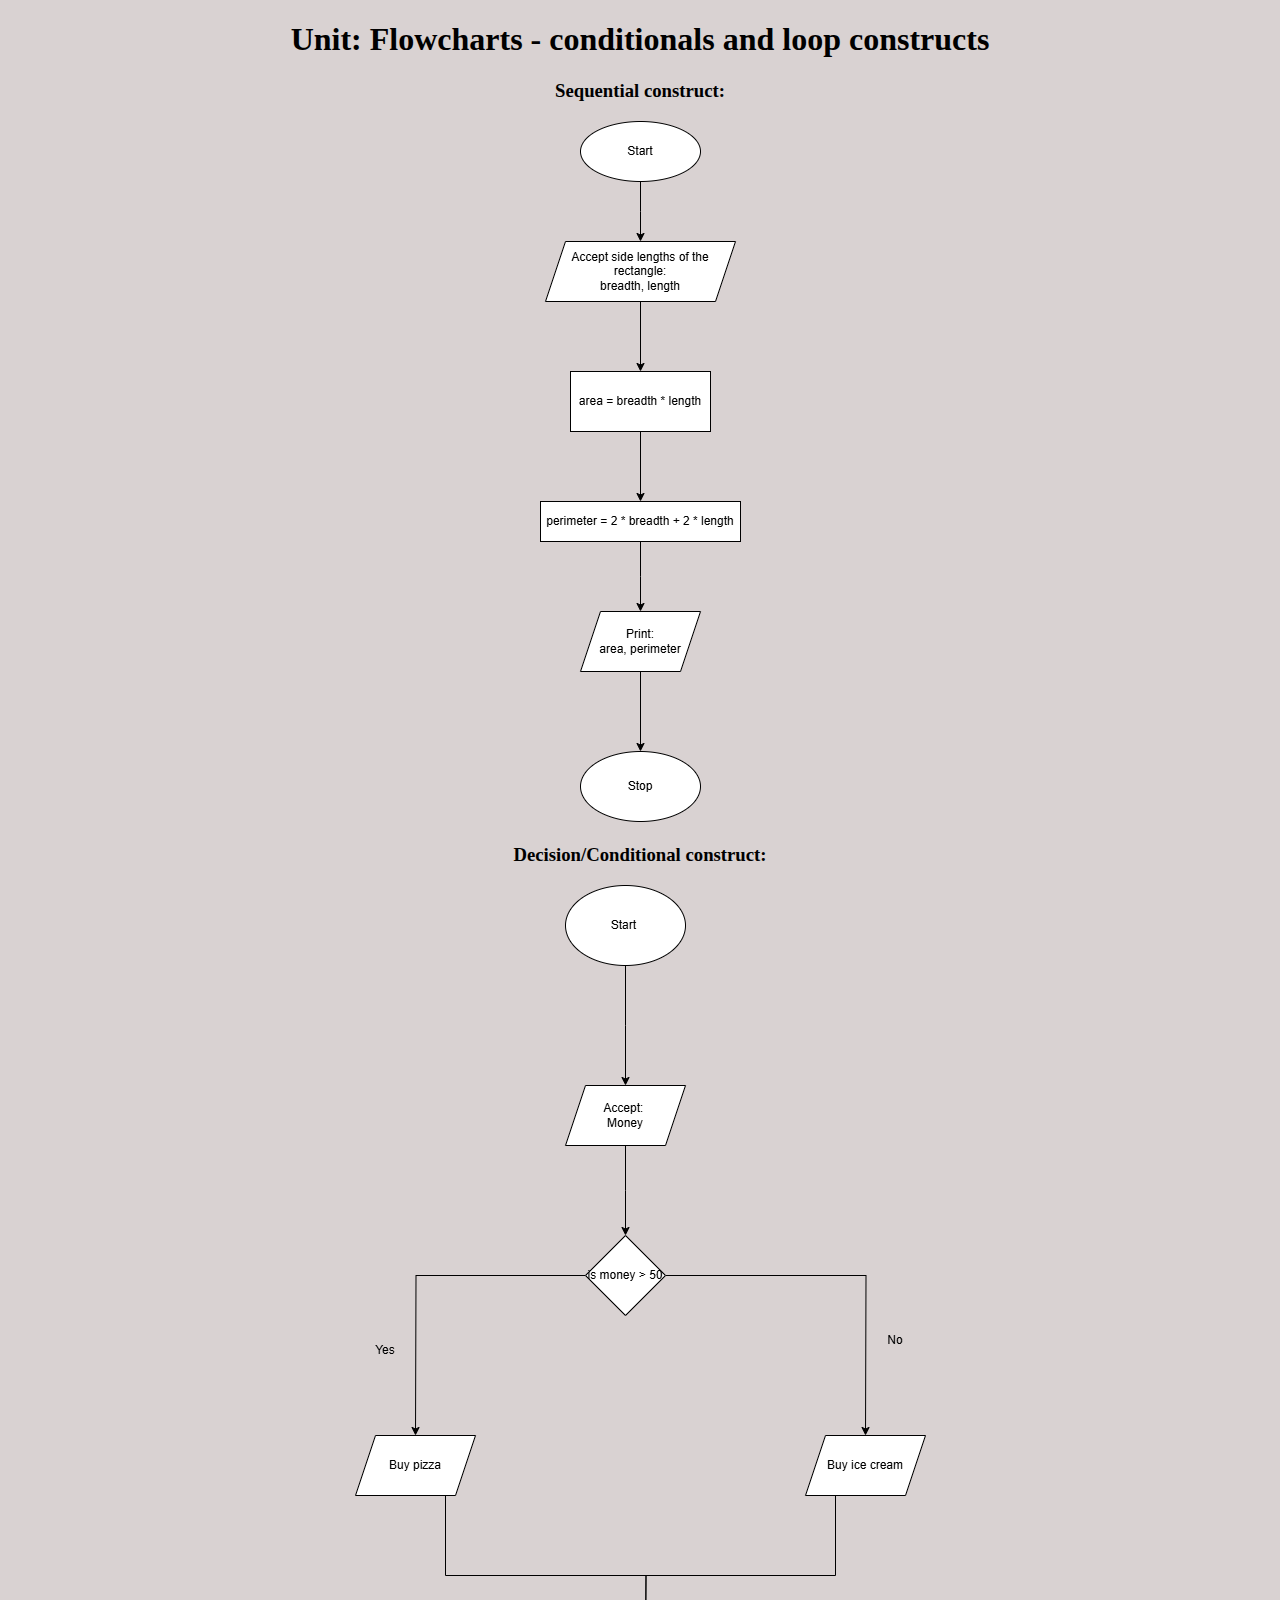
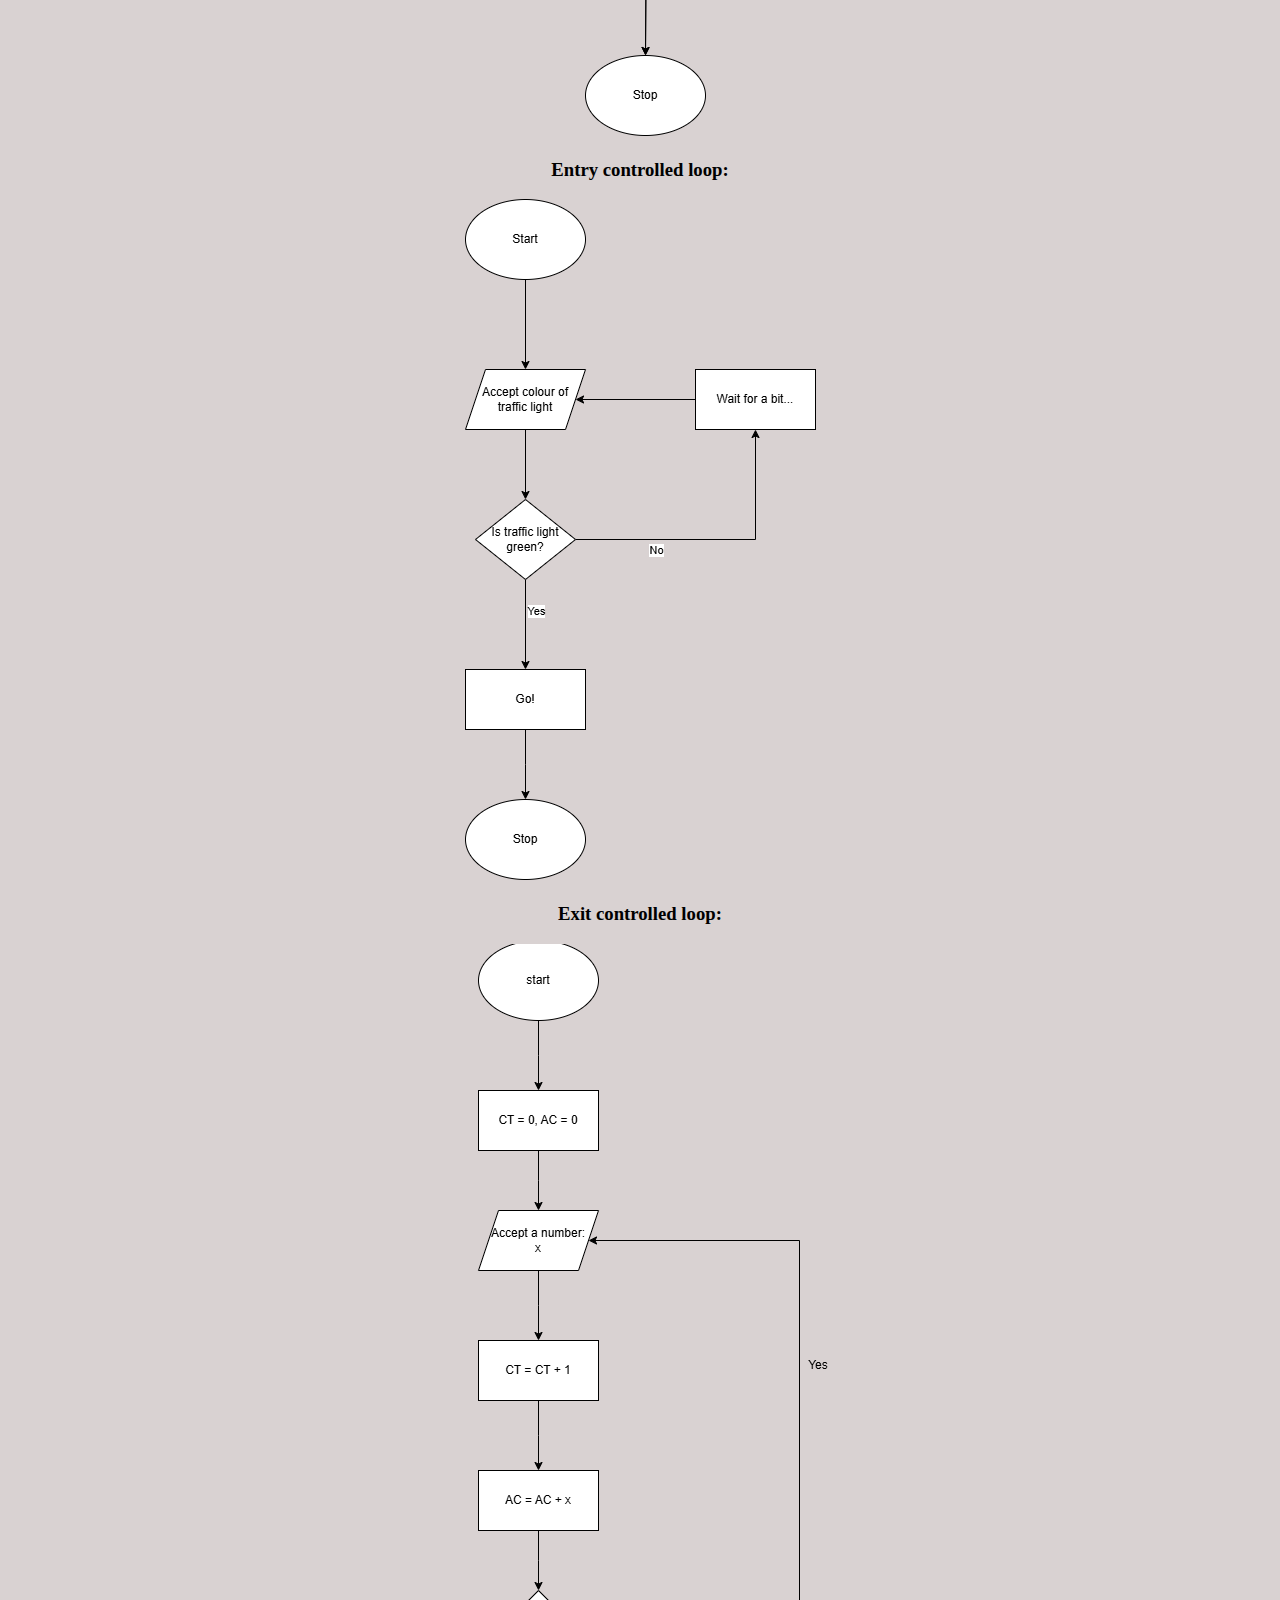
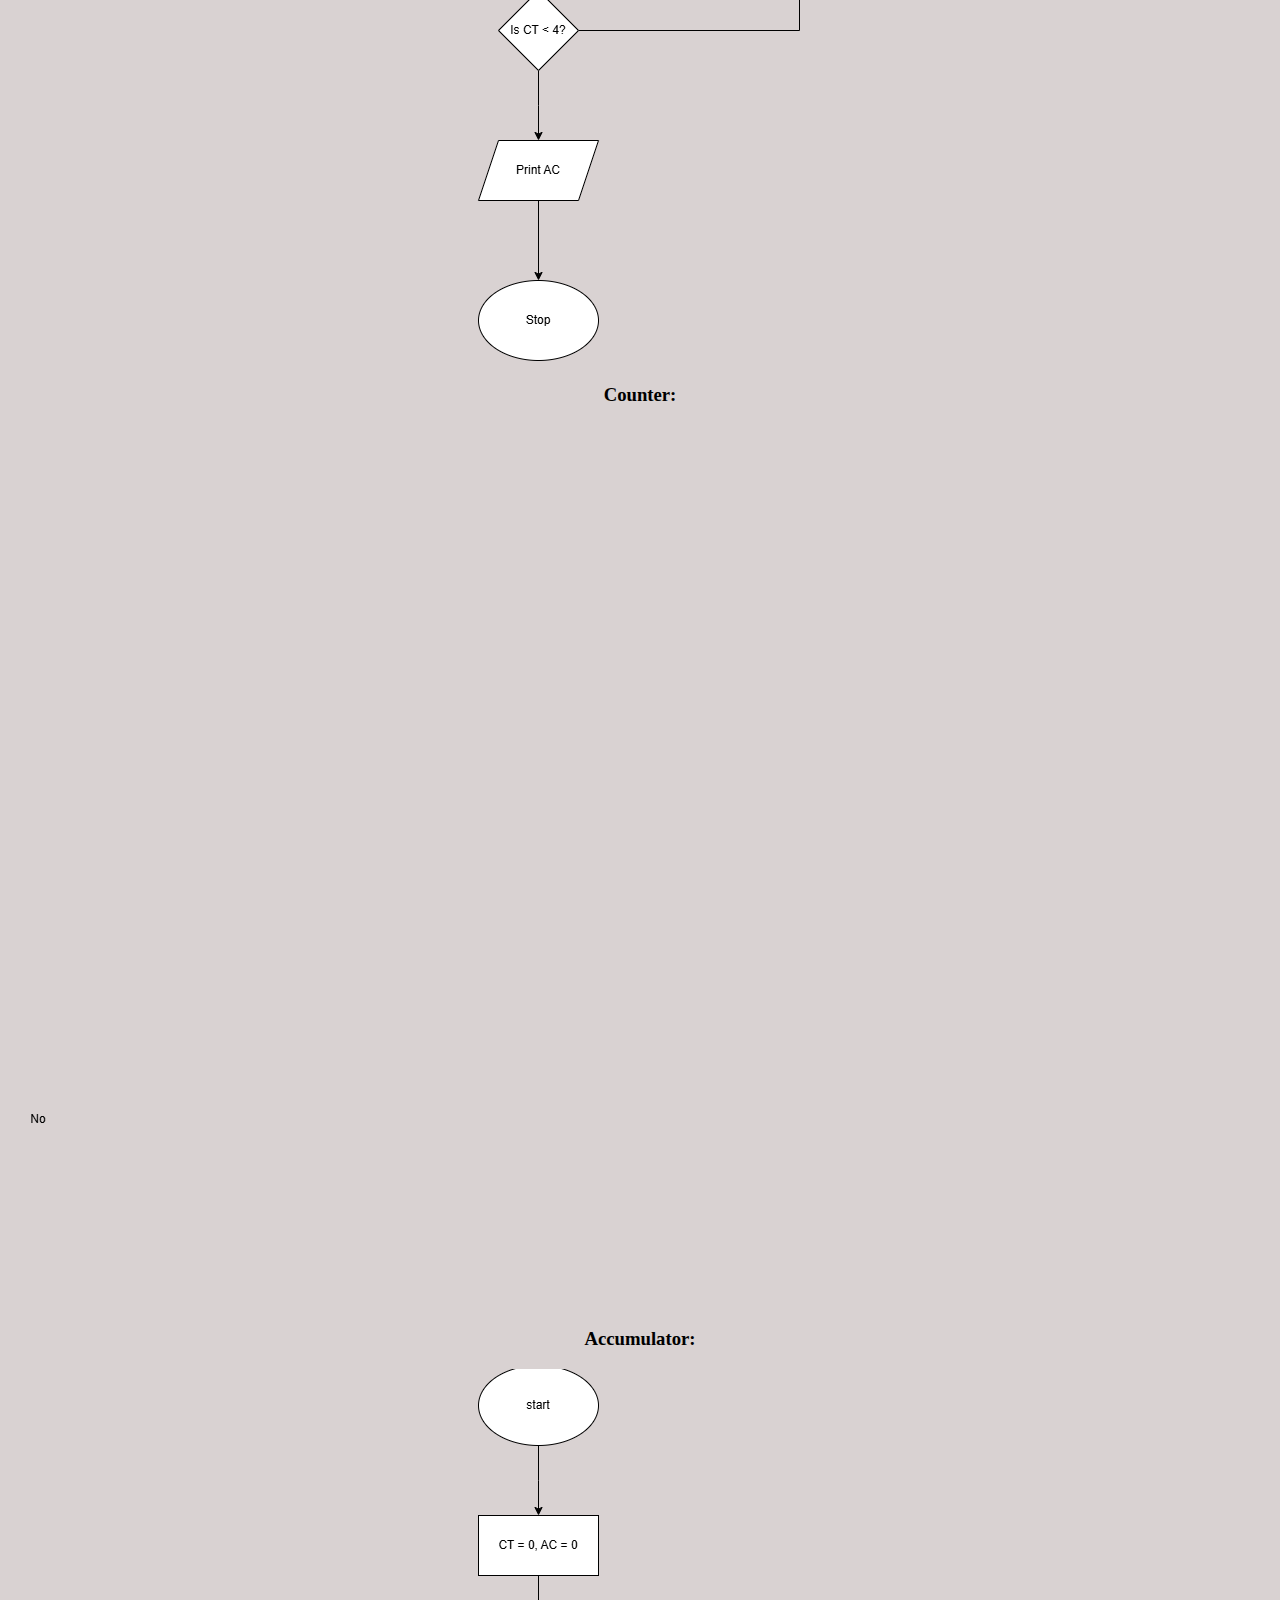
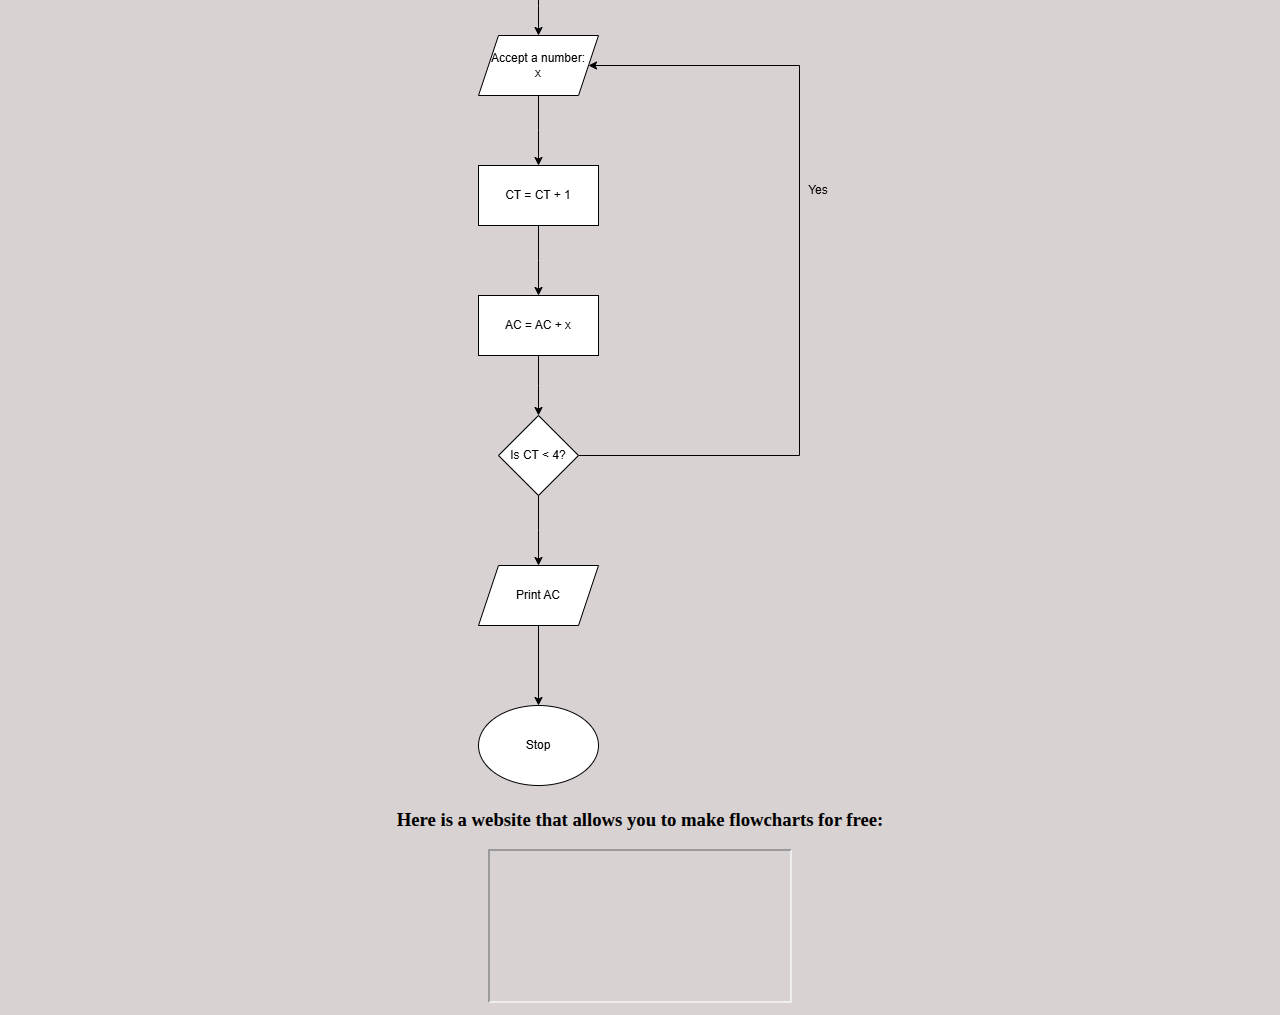
==== flowcharts.html @ f007cac5 "Update flowcharts.html" ====
<!DOCTYPE html>
<html>
    <title>
        Unit: Flowcharts - conditionals and loop constructs
    </title>
    <style>
        html {
           background-color: rgb(217, 210, 210);
           text-align: center;
       }
   </style>
    <h1>
        Unit: Flowcharts - conditionals and loop constructs
    </h1>
   <h3>
       Sequential construct:
   </h3>
   <image src="area&perimeter_of_rectangle.png"></image>
    <h3>
        Decision/Conditional construct:
    </h3>
    <image src="buy ice cream or pizza.drawio.png"></image>
    <h3>
        Entry controlled loop:
    </h3>
    <image src="flowchart1.png"></image>
    <h3>
        Exit controlled loop:
    </h3>
    <image src="theflowchart.png"></image>
    <h3>
        Counter:
    </h3>
    <image src="Untitled Diagram2.drawio (1).png"></image>
    <h3>
        Accumulator:
    </h3>
    <image src="Untitledimg.png"></image>
   <h3>
        Here is a website that allows you to make flowcharts for free:
   </h3>
   <iframe src="https://app.diagrams.net/"></iframe>
</html>
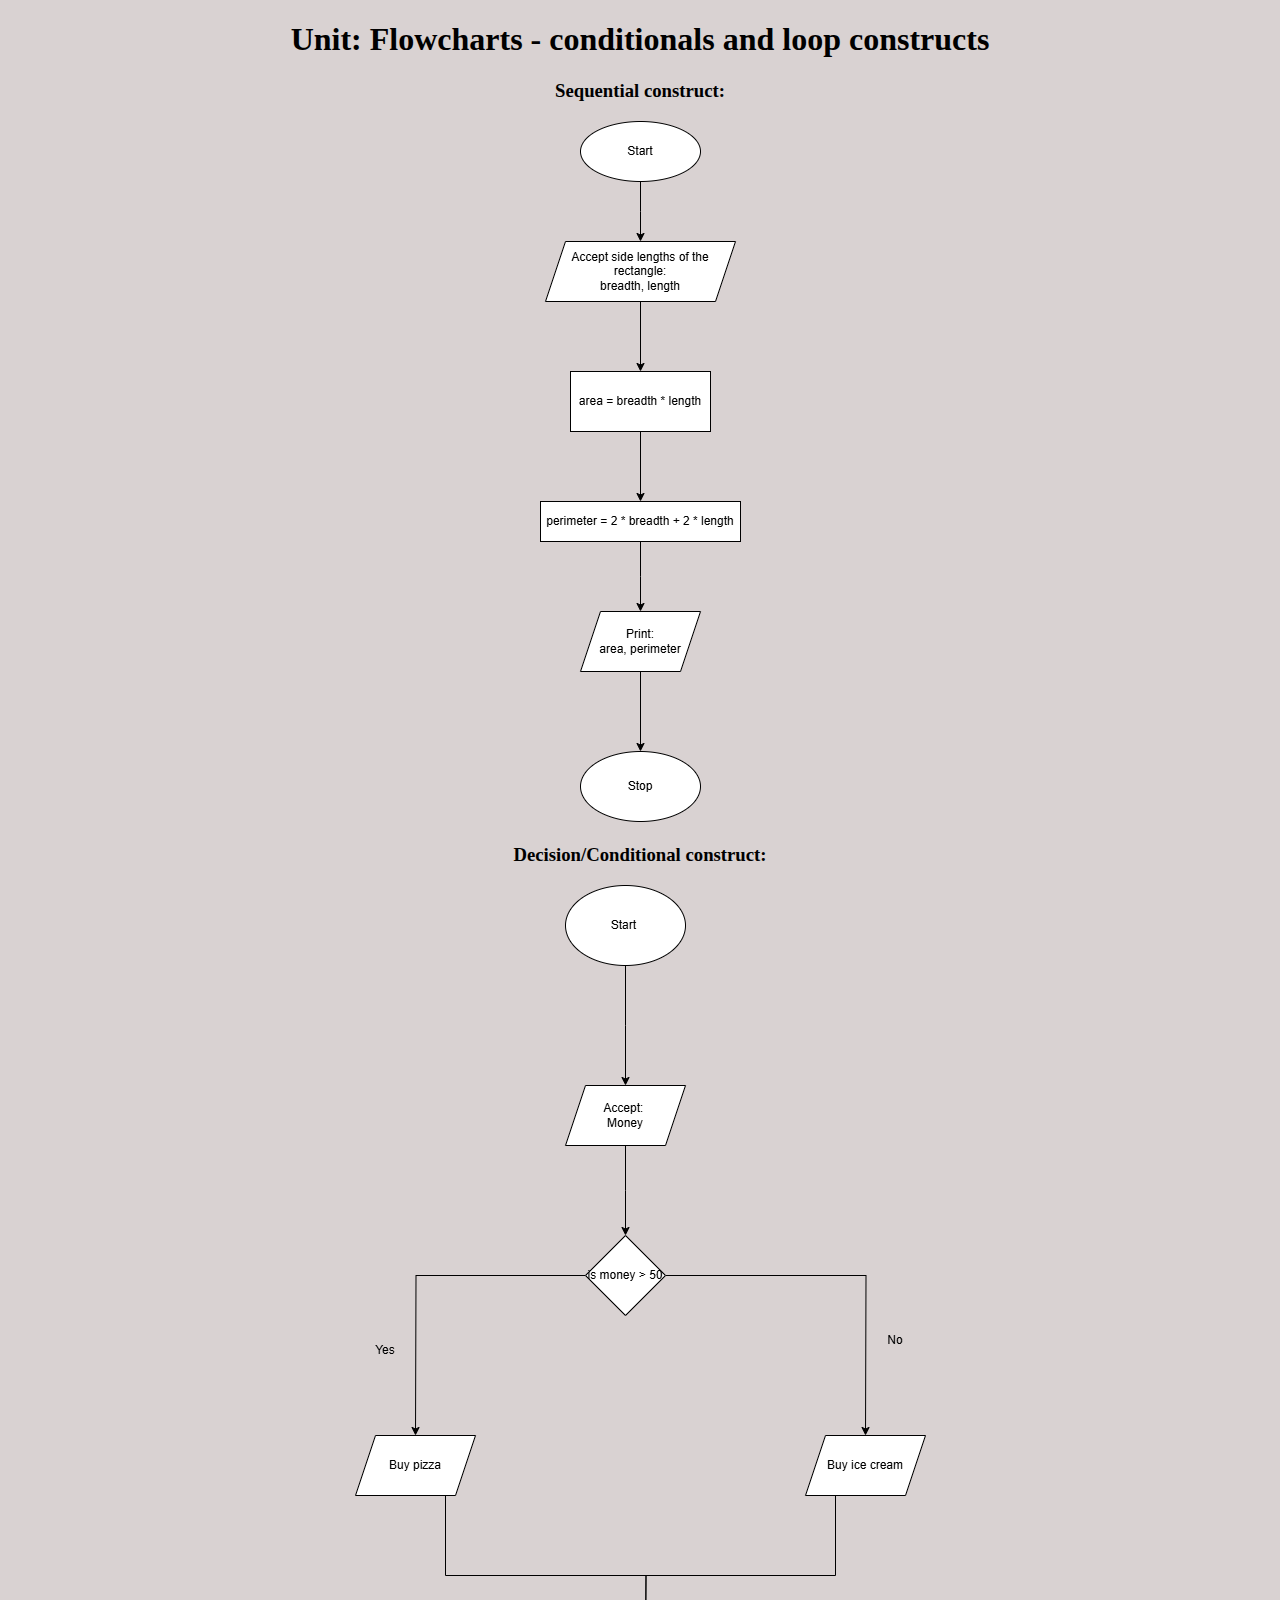
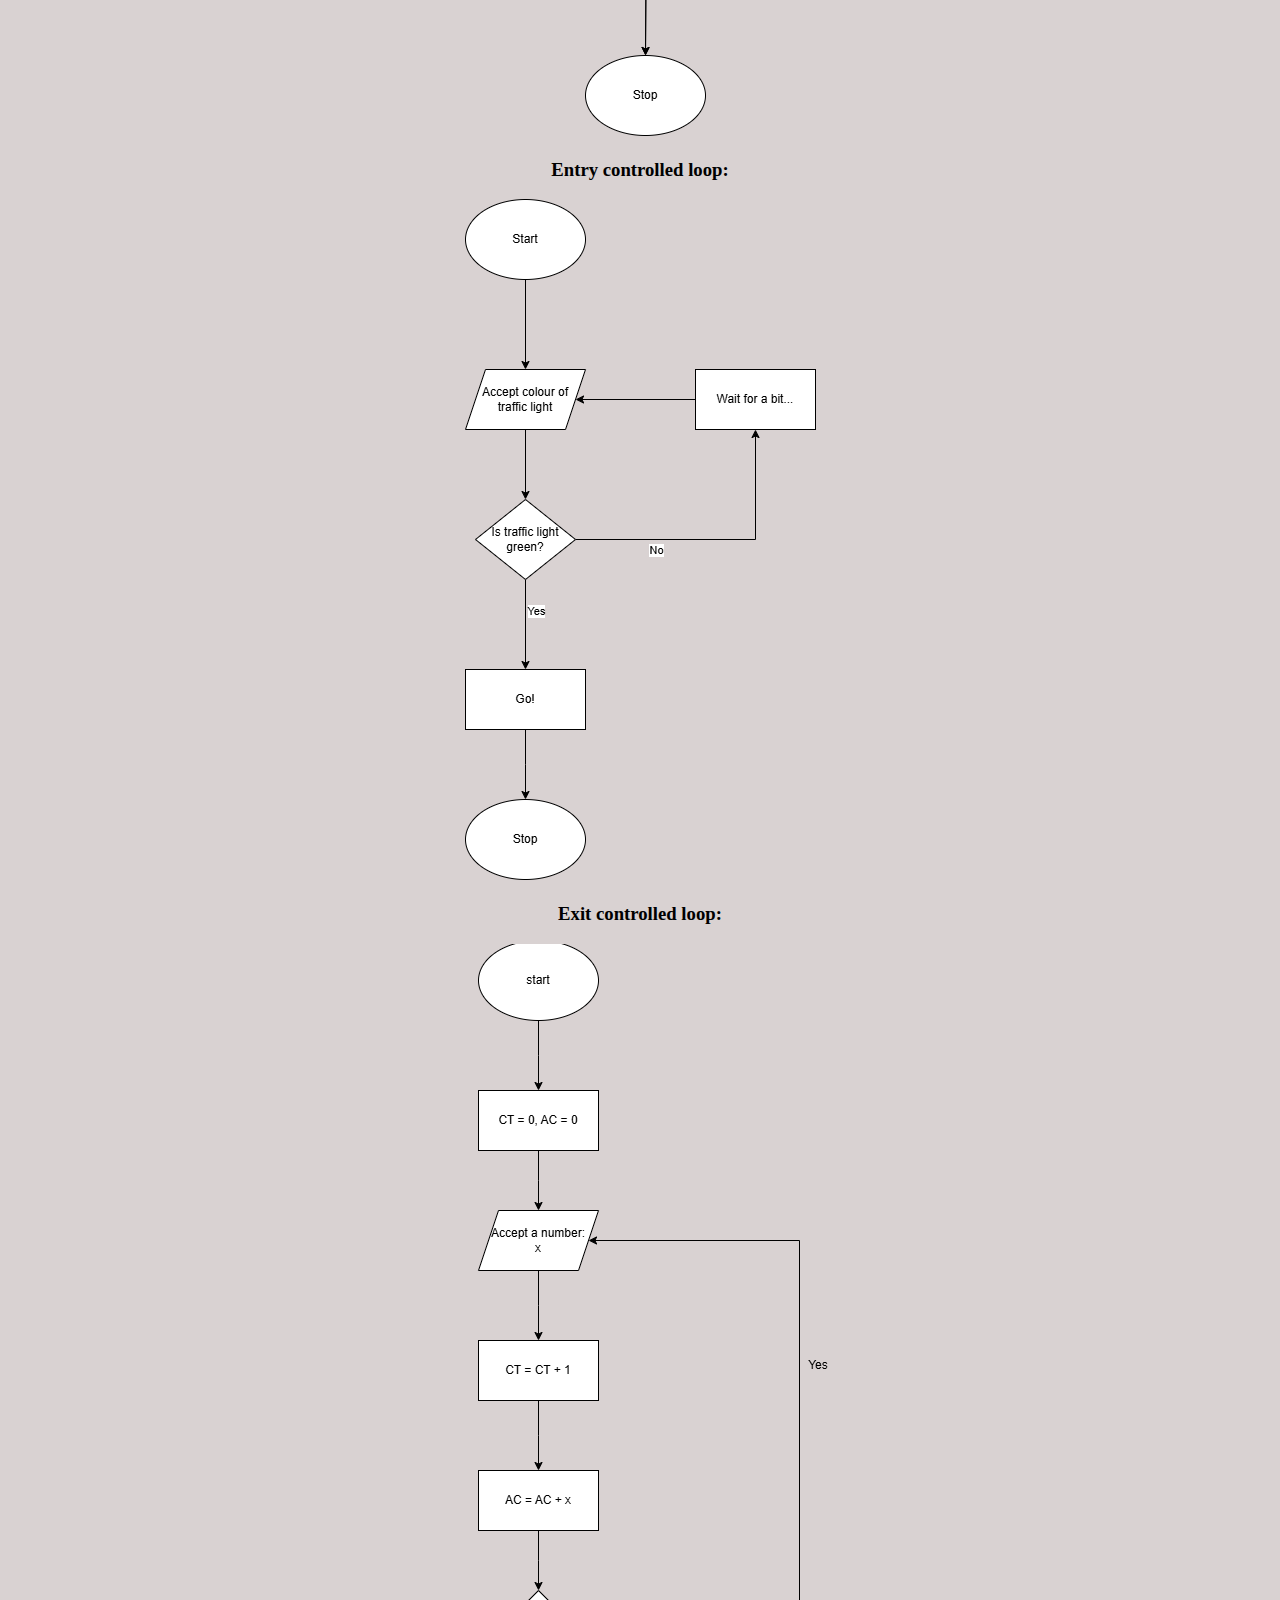
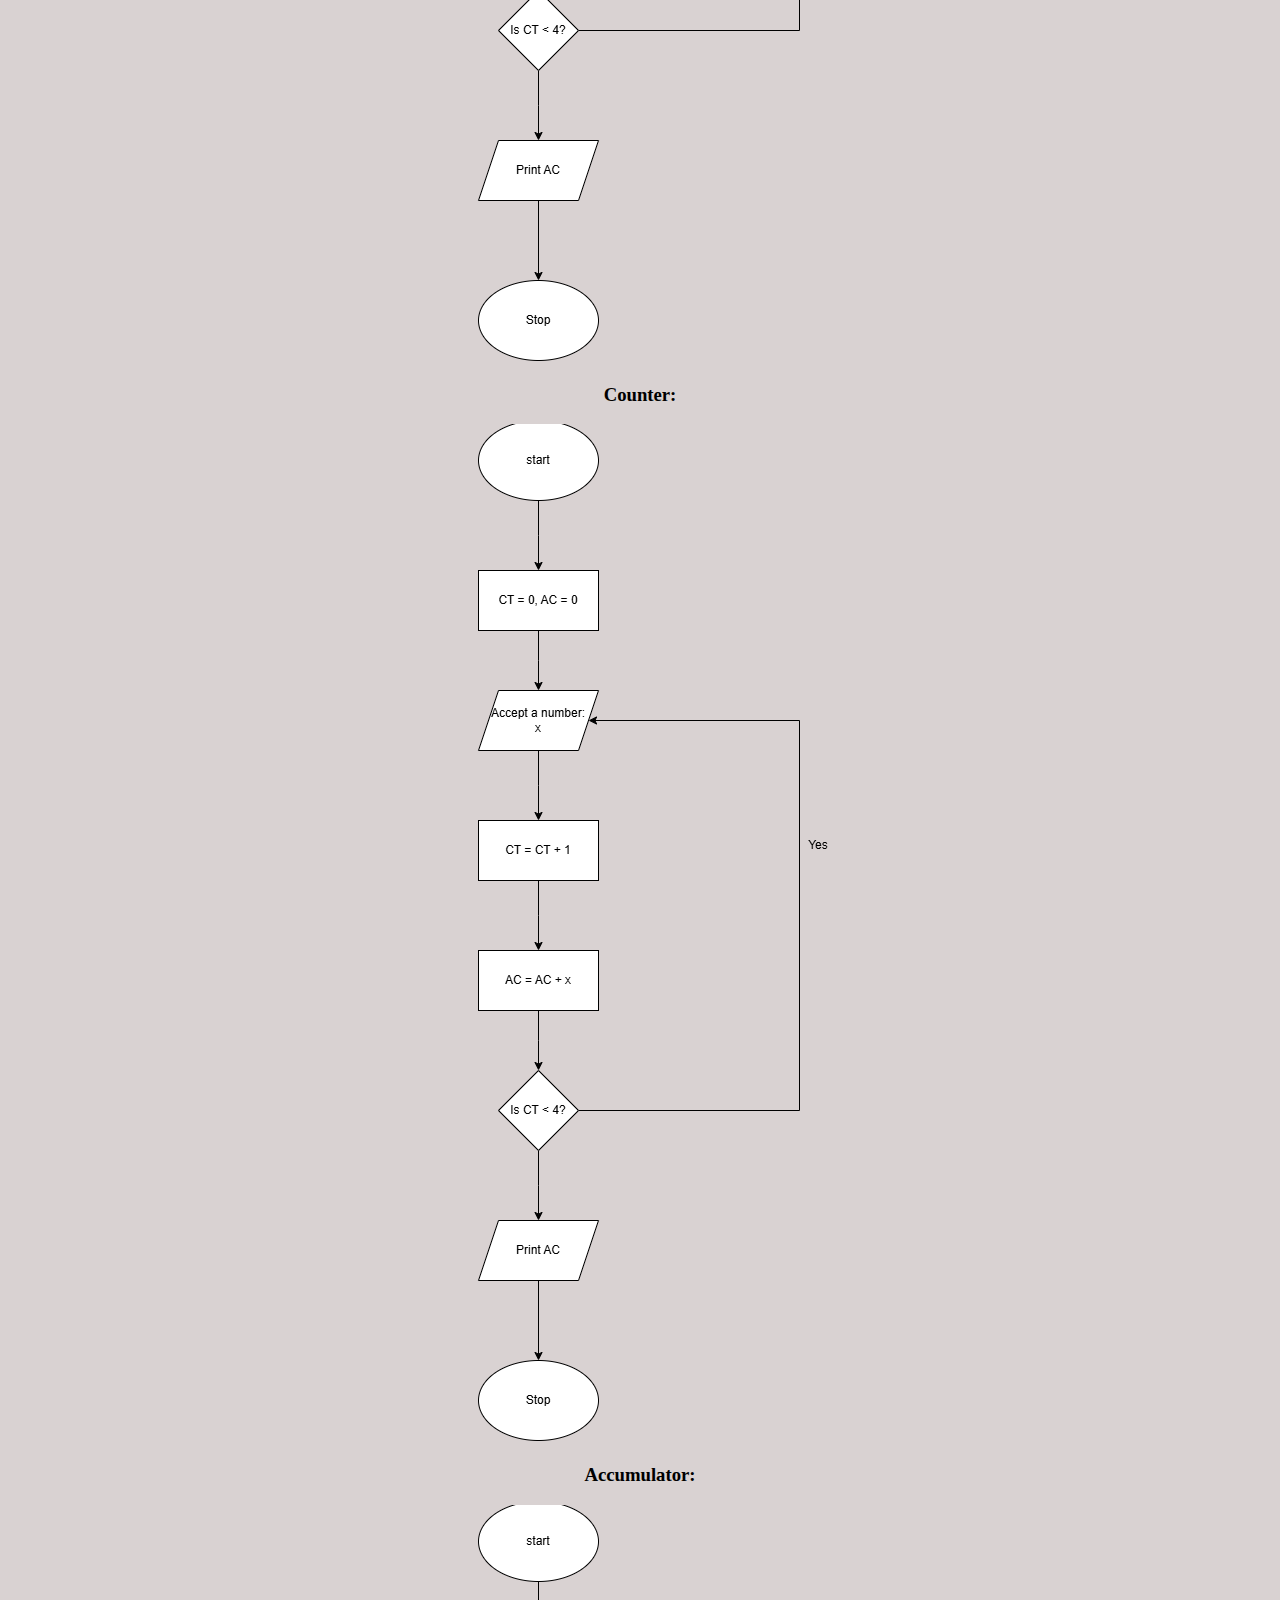
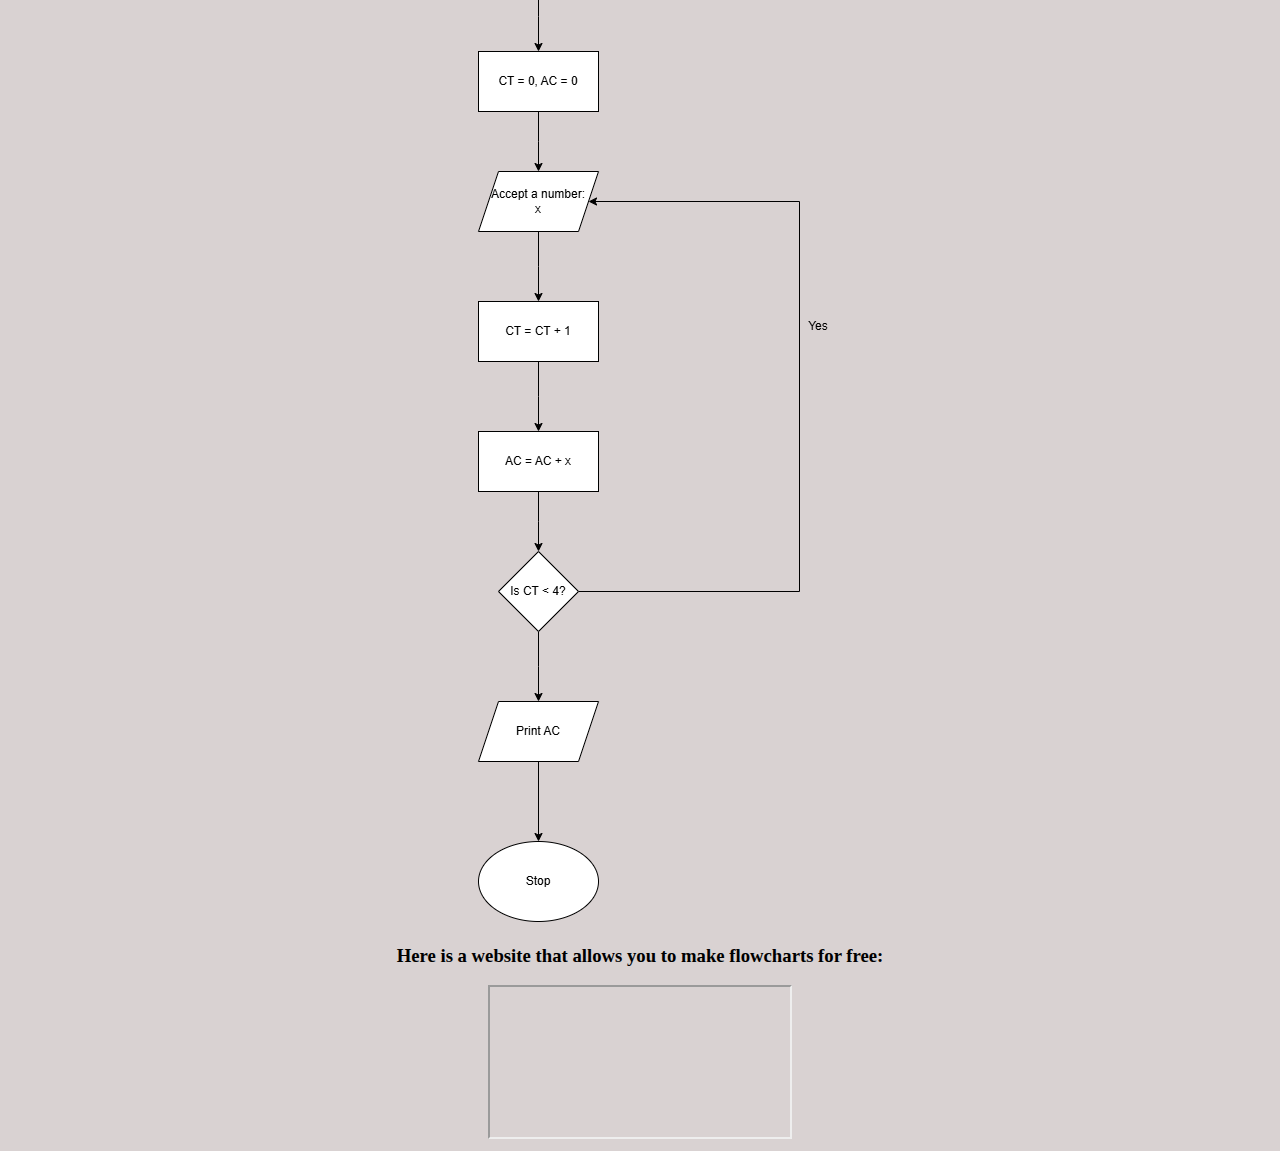
==== commit 748727d3: "Update flowcharts.html" ====
--- a/flowcharts.html
+++ b/flowcharts.html
@@ -31,7 +31,7 @@
     <h3>
         Counter:
     </h3>
-    <image src="Untitled Diagram2.drawio (1).png"></image>
+    <image src="theflowchart.png"></image>
     <h3>
         Accumulator:
     </h3>
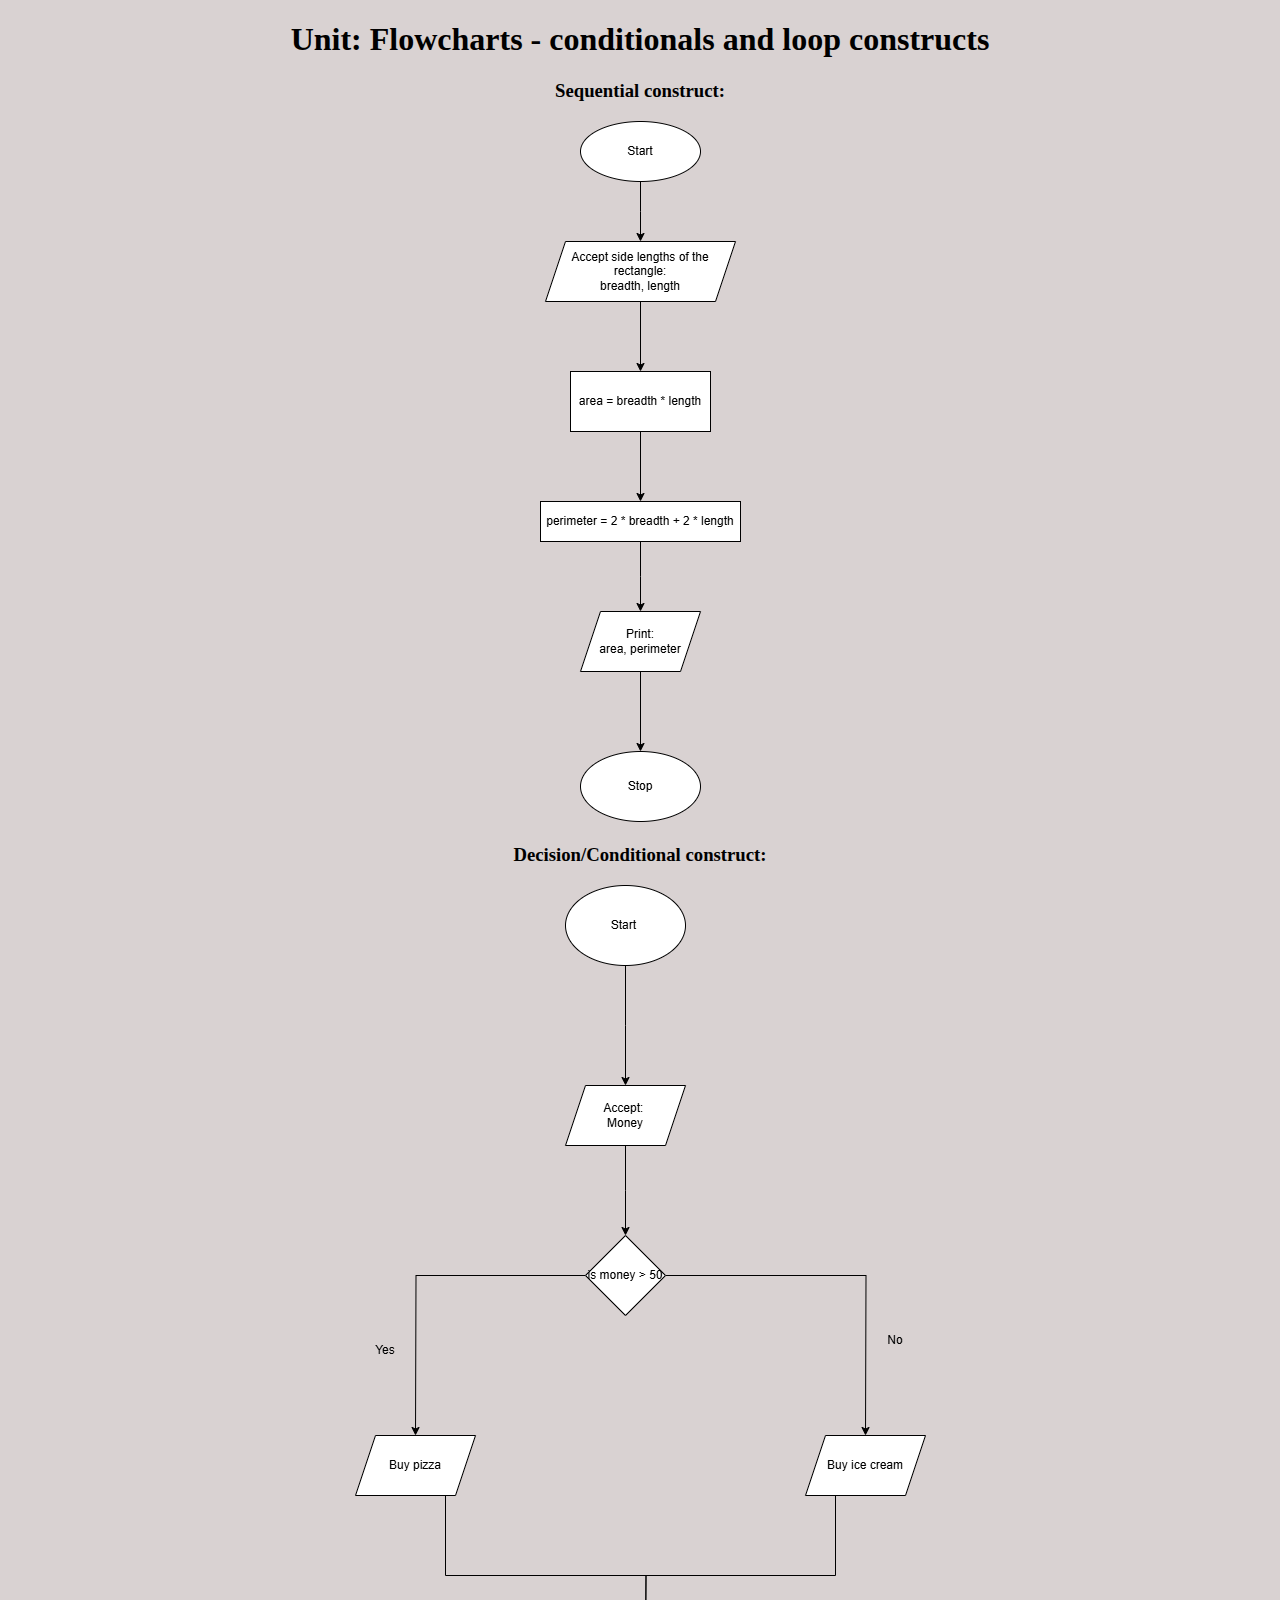
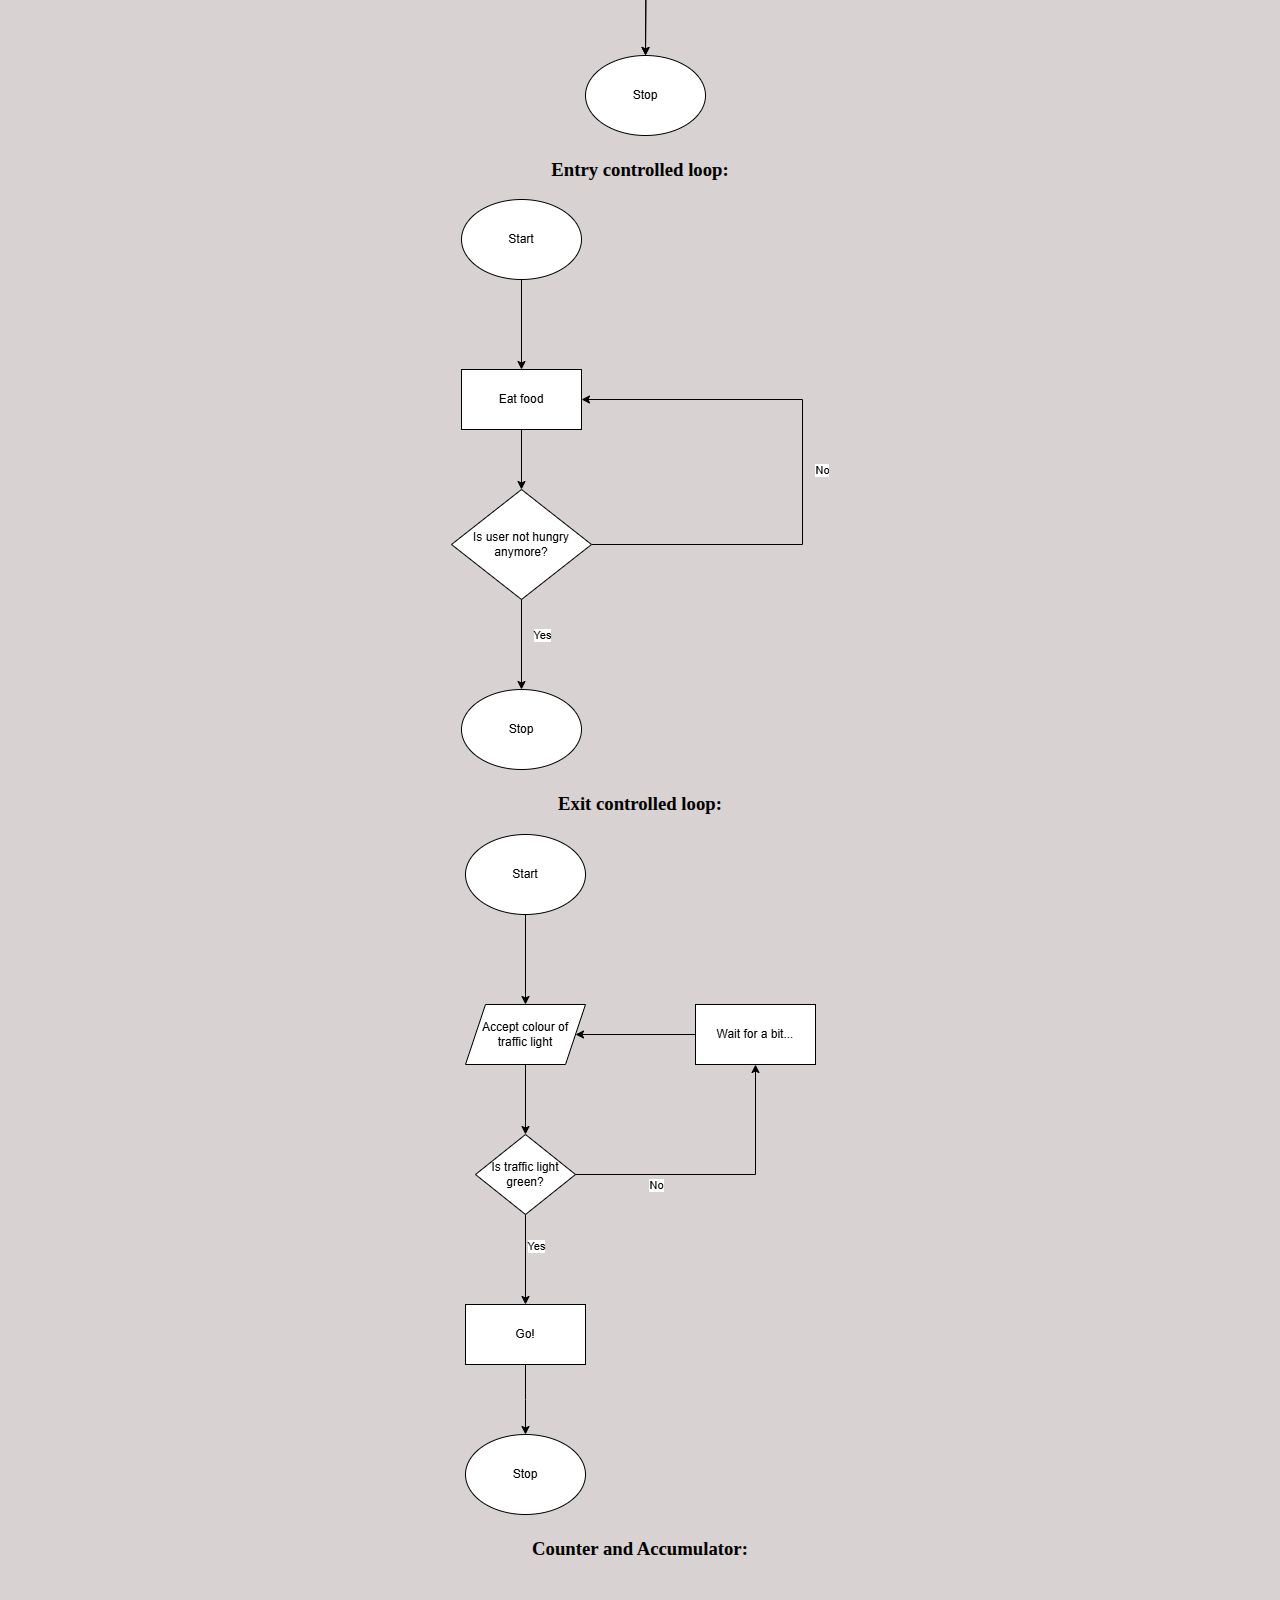
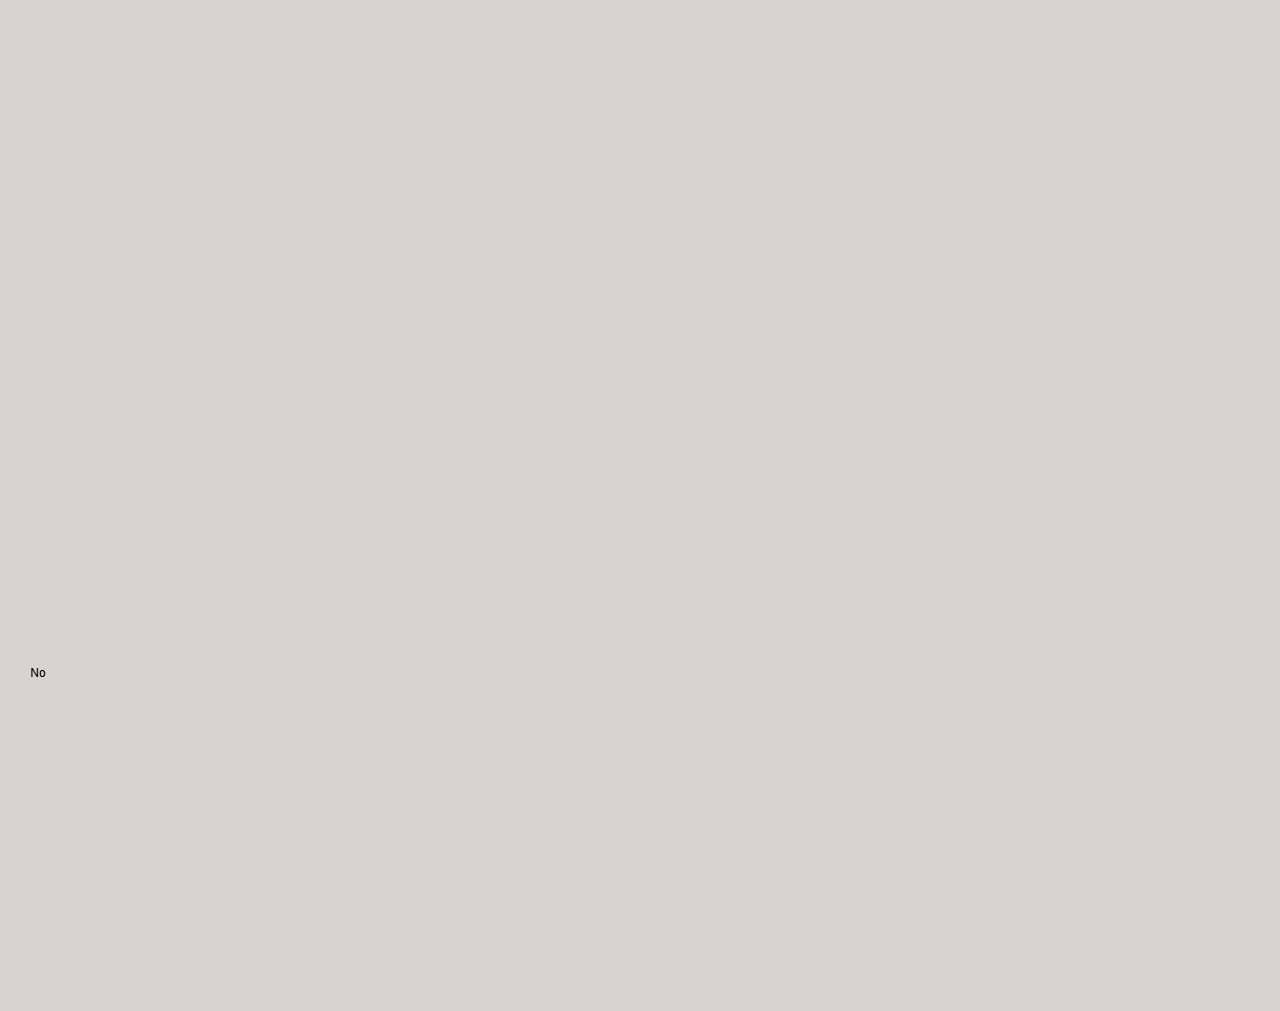
==== commit 9769c116: "Update flowcharts.html" ====
--- a/flowcharts.html
+++ b/flowcharts.html
@@ -15,29 +15,21 @@
    <h3>
        Sequential construct:
    </h3>
-   <image src="area&perimeter_of_rectangle.png"></image>
+   <image src="sequentialConstruct.png"></image>
     <h3>
         Decision/Conditional construct:
     </h3>
-    <image src="buy ice cream or pizza.drawio.png"></image>
+    <image src="decesionOrConditionalConstruct.png"></image>
     <h3>
         Entry controlled loop:
     </h3>
-    <image src="flowchart1.png"></image>
+    <image src="entrycontrolledloop.png"></image>
     <h3>
         Exit controlled loop:
     </h3>
-    <image src="theflowchart.png"></image>
+    <image src="exitControlledLoop.png"></image>
     <h3>
-        Counter:
+        Counter and Accumulator:
     </h3>
-    <image src="theflowchart.png"></image>
-    <h3>
-        Accumulator:
-    </h3>
-    <image src="Untitledimg.png"></image>
-   <h3>
-        Here is a website that allows you to make flowcharts for free:
-   </h3>
-   <iframe src="https://app.diagrams.net/"></iframe>
+    <image src="acAndCt.png"></image>
 </html> 
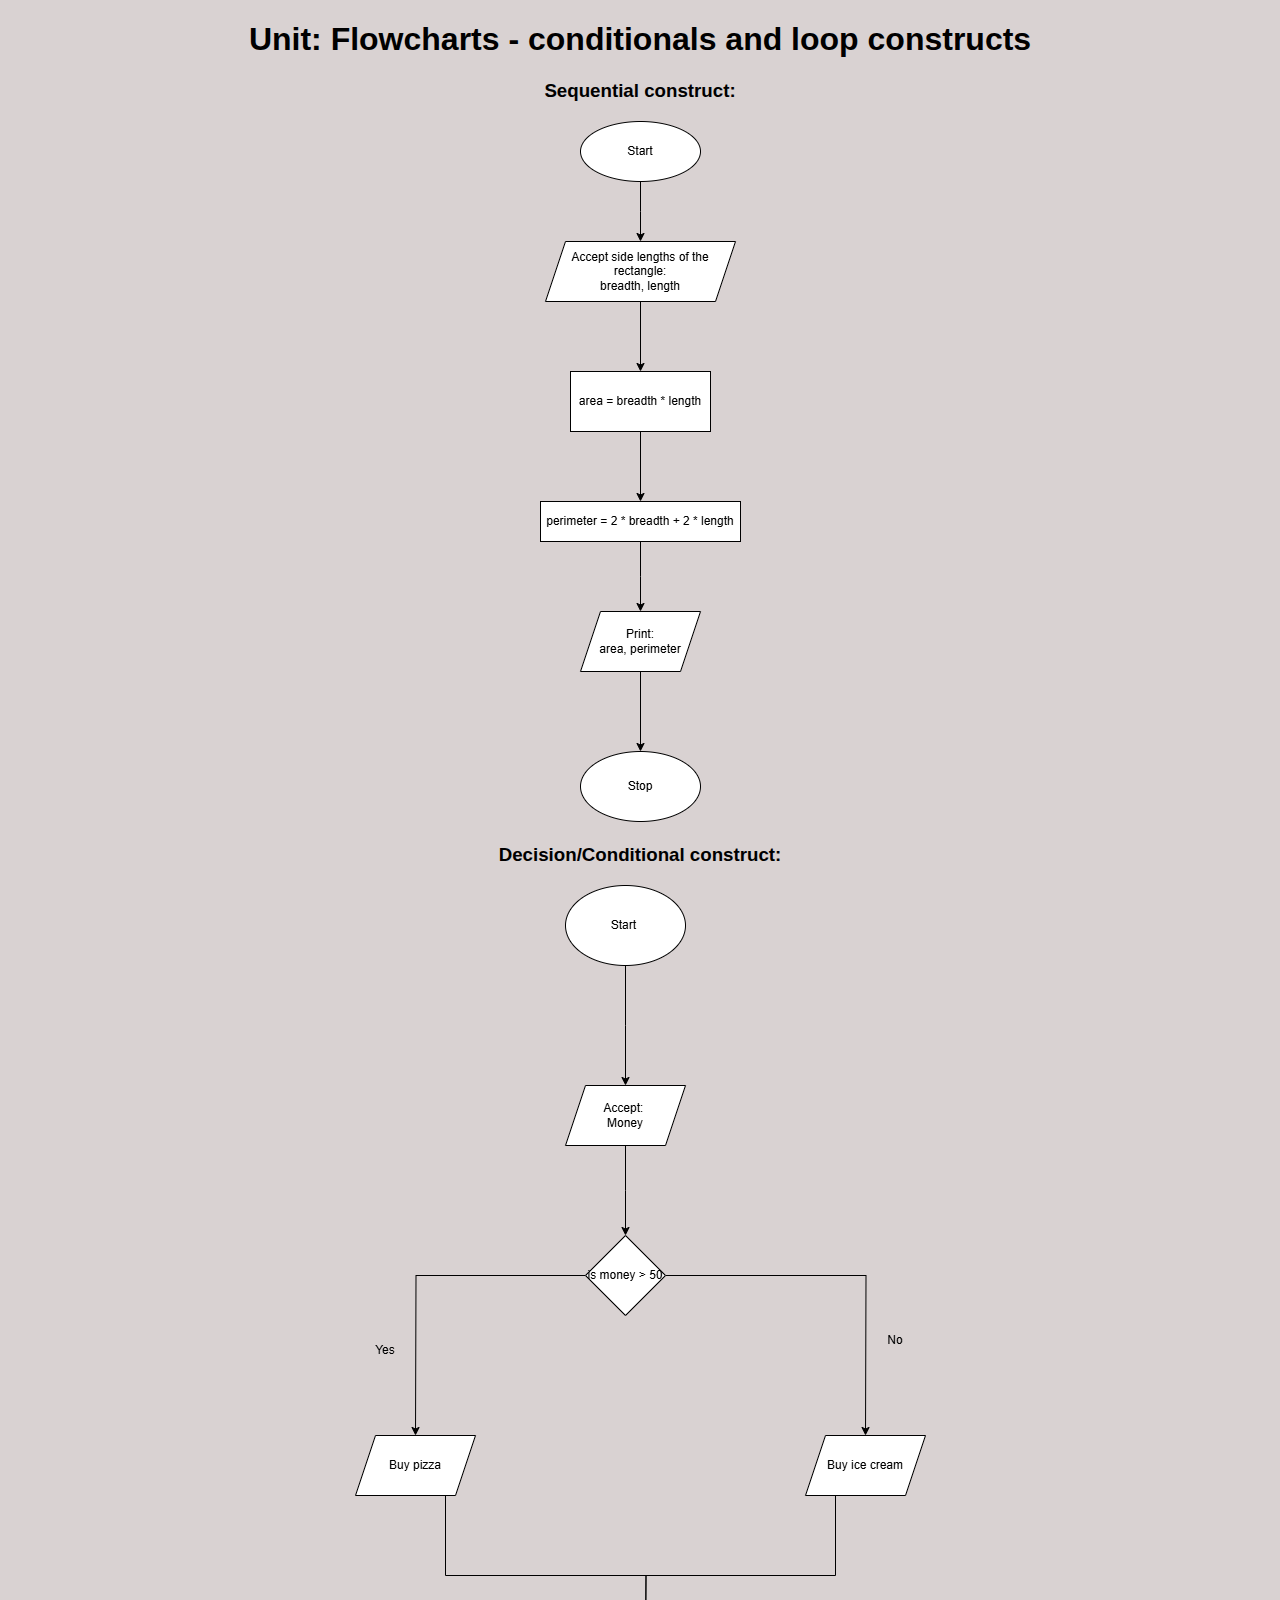
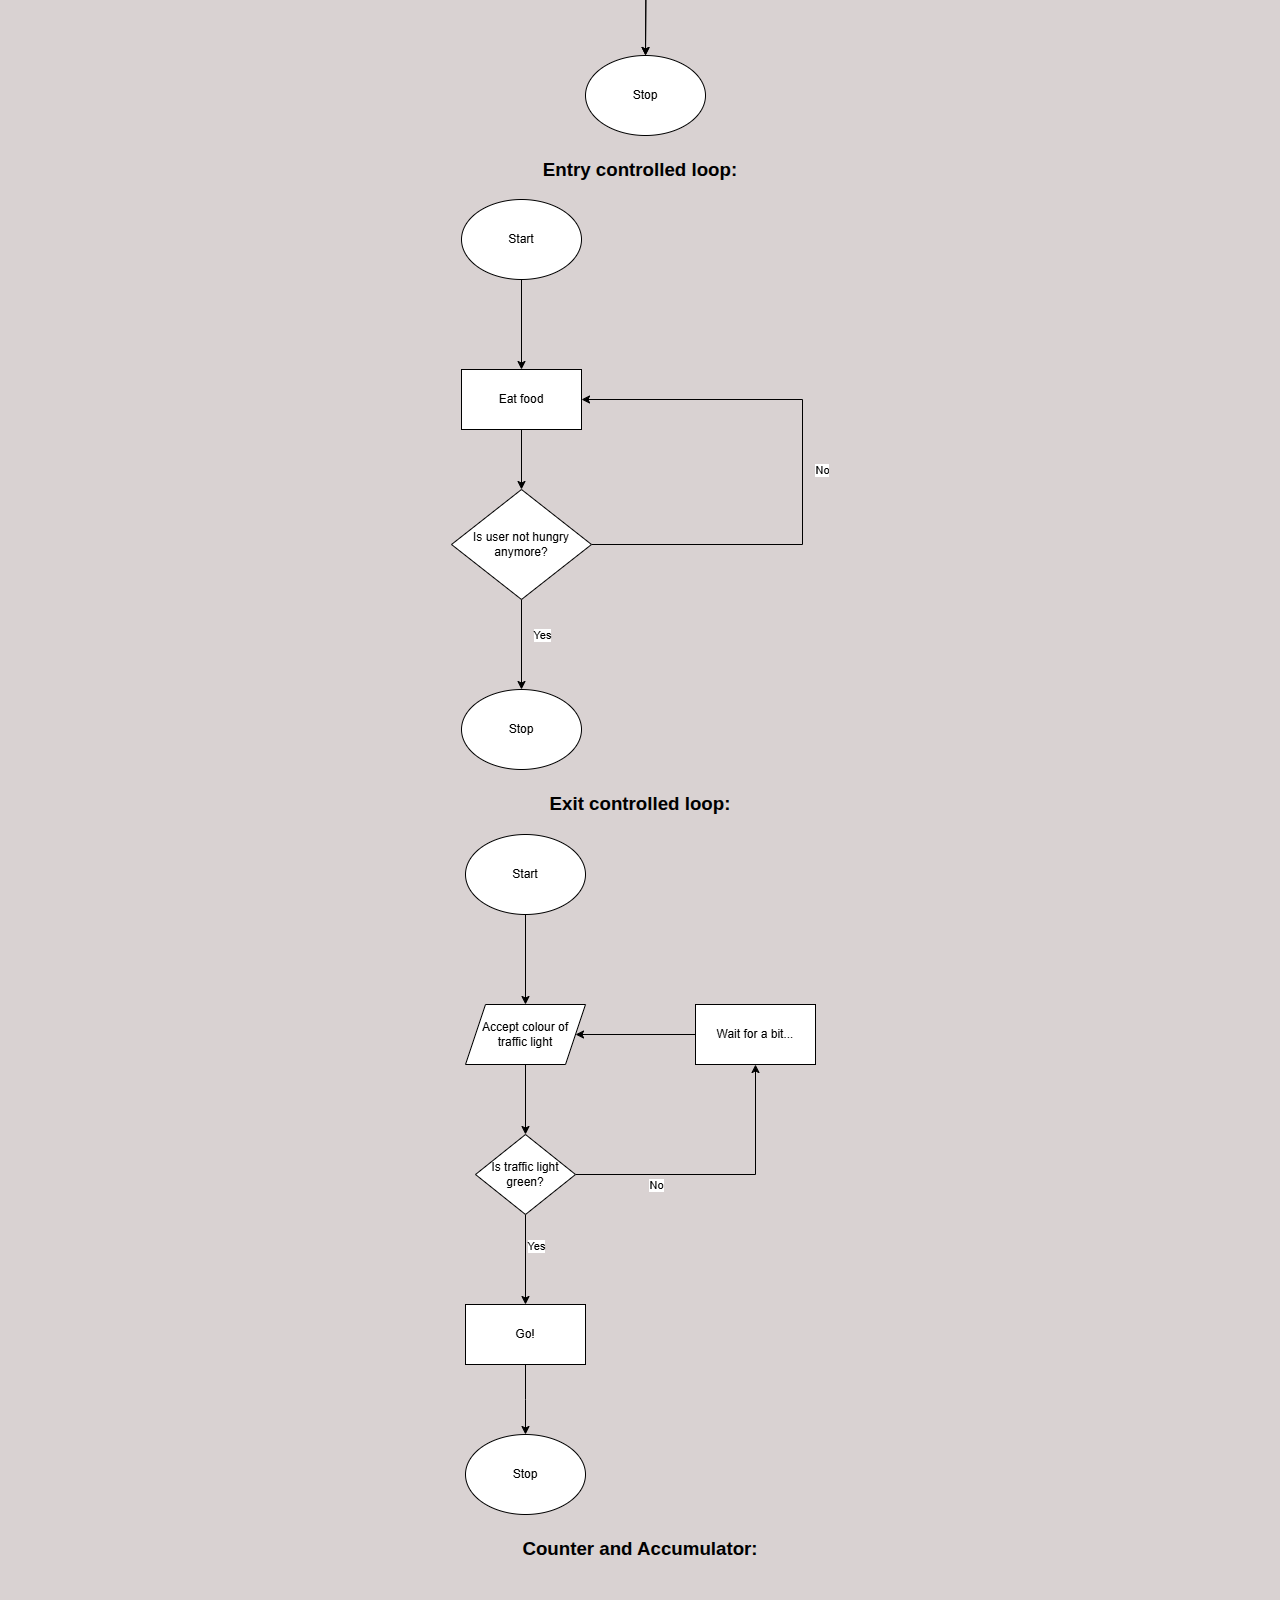
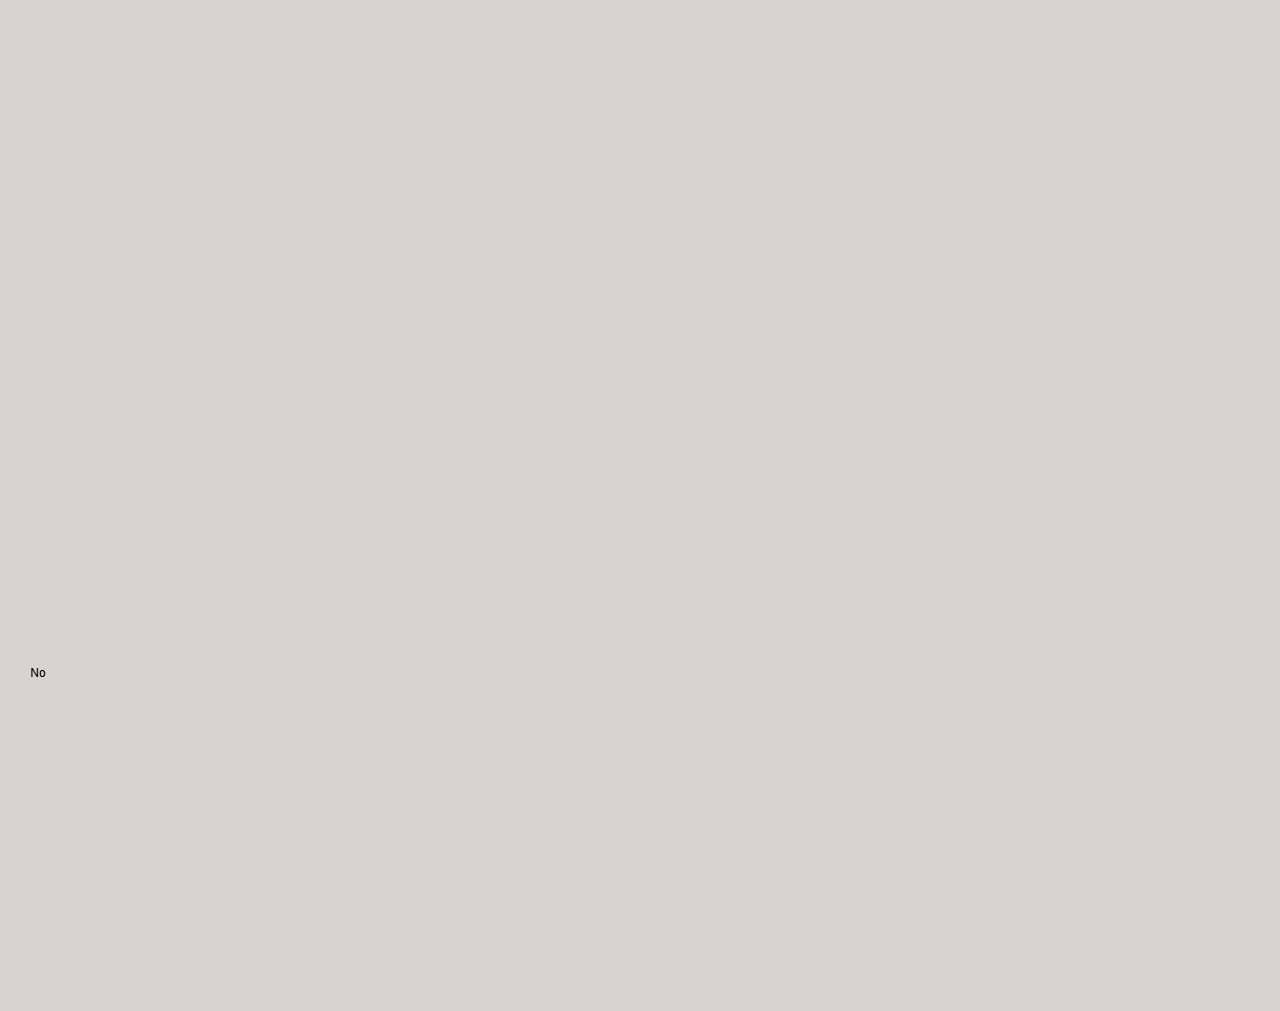
==== commit 8cef6422: "Update flowcharts.html" ====
--- a/flowcharts.html
+++ b/flowcharts.html
@@ -5,9 +5,10 @@
     </title>
     <style>
         html {
-           background-color: rgb(217, 210, 210);
-           text-align: center;
-       }
+            background-color: rgb(217, 210, 210);
+            text-align: center;
+            font-family: Arial, Helvetica, sans-serif;
+        }
    </style>
     <h1>
         Unit: Flowcharts - conditionals and loop constructs
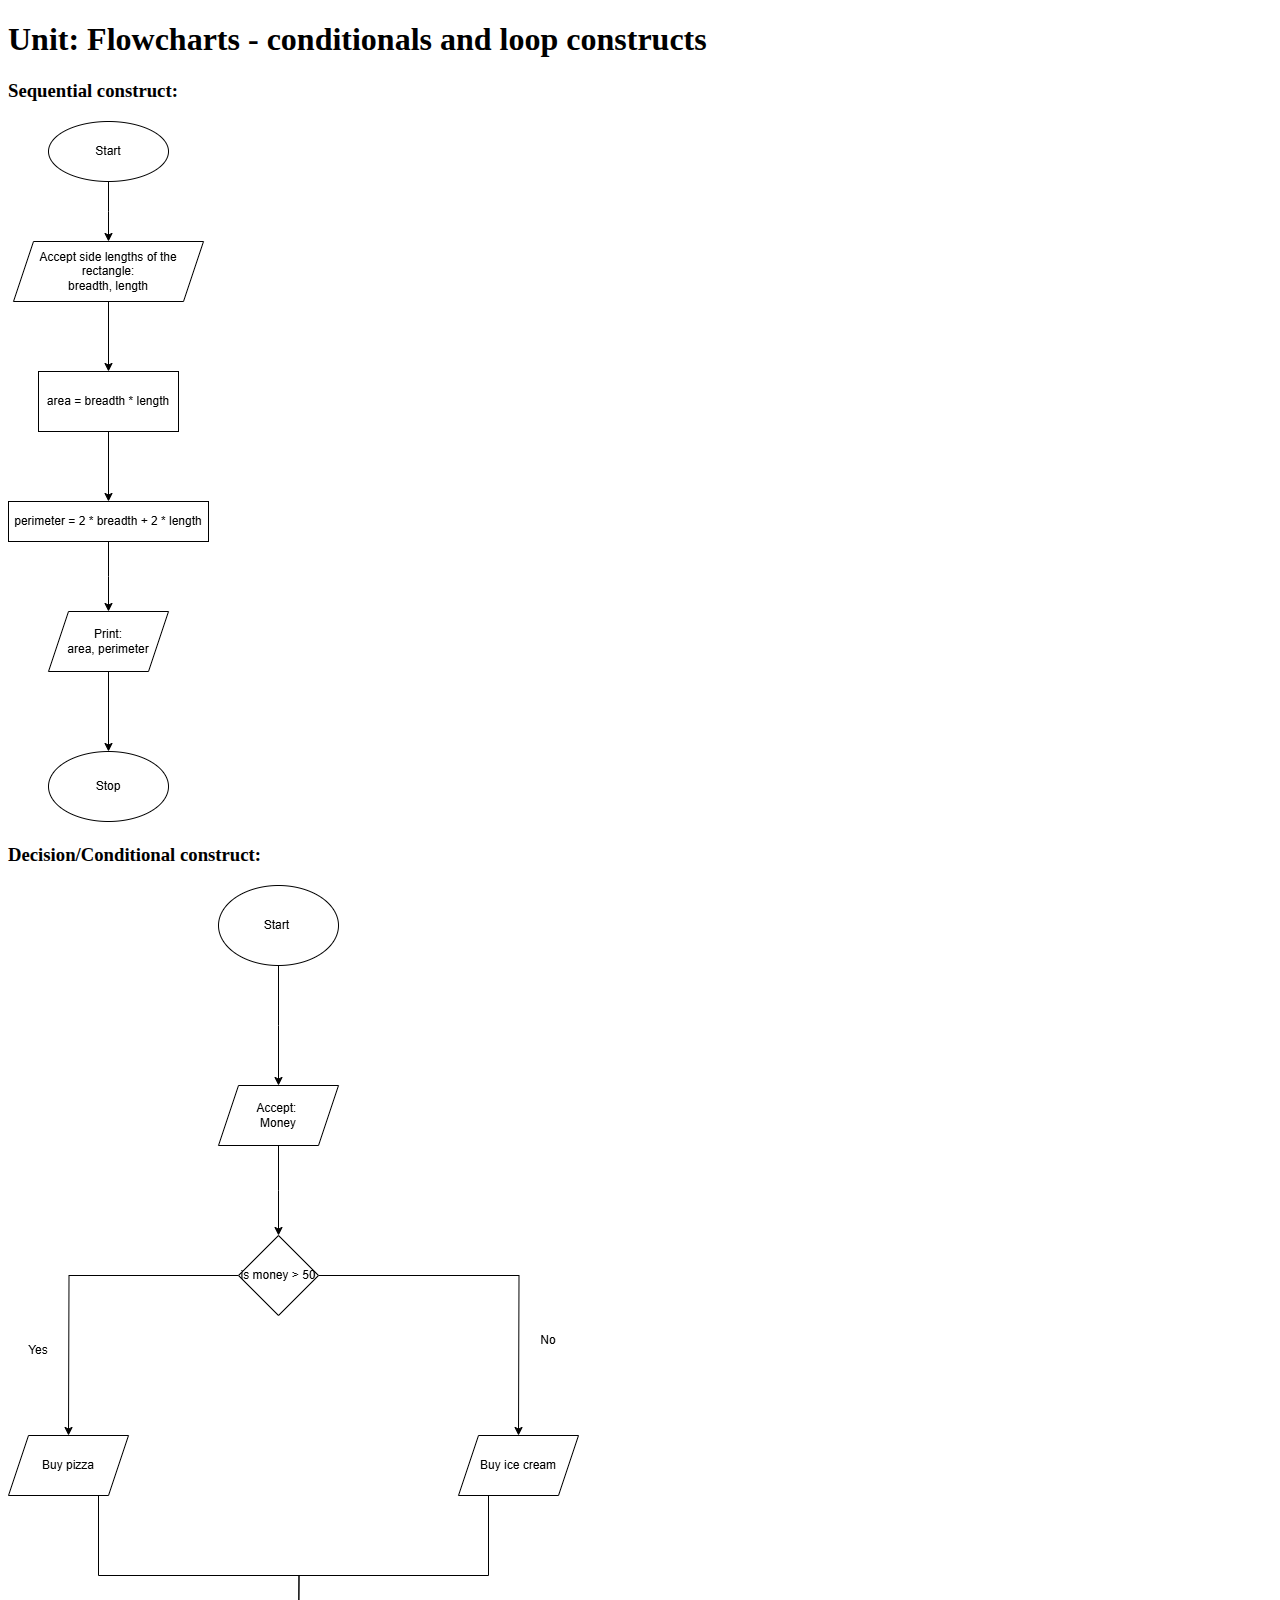
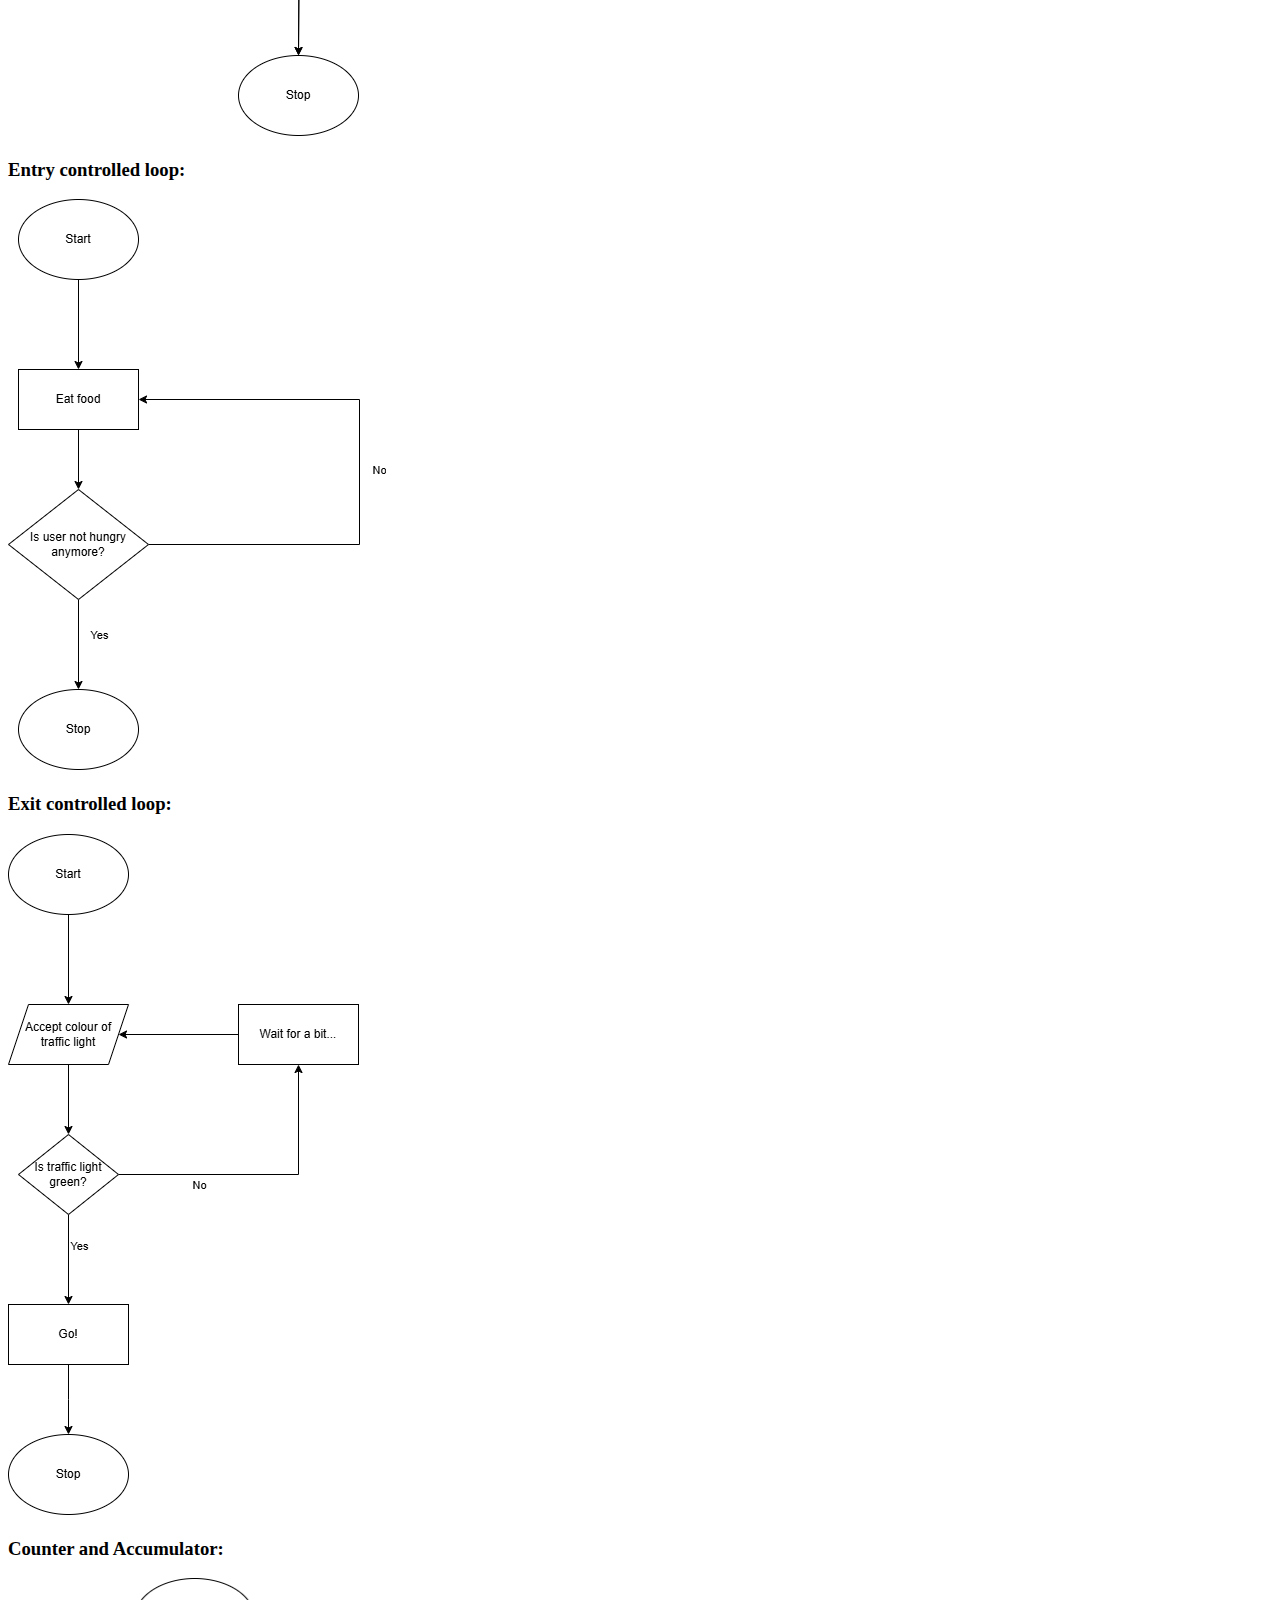
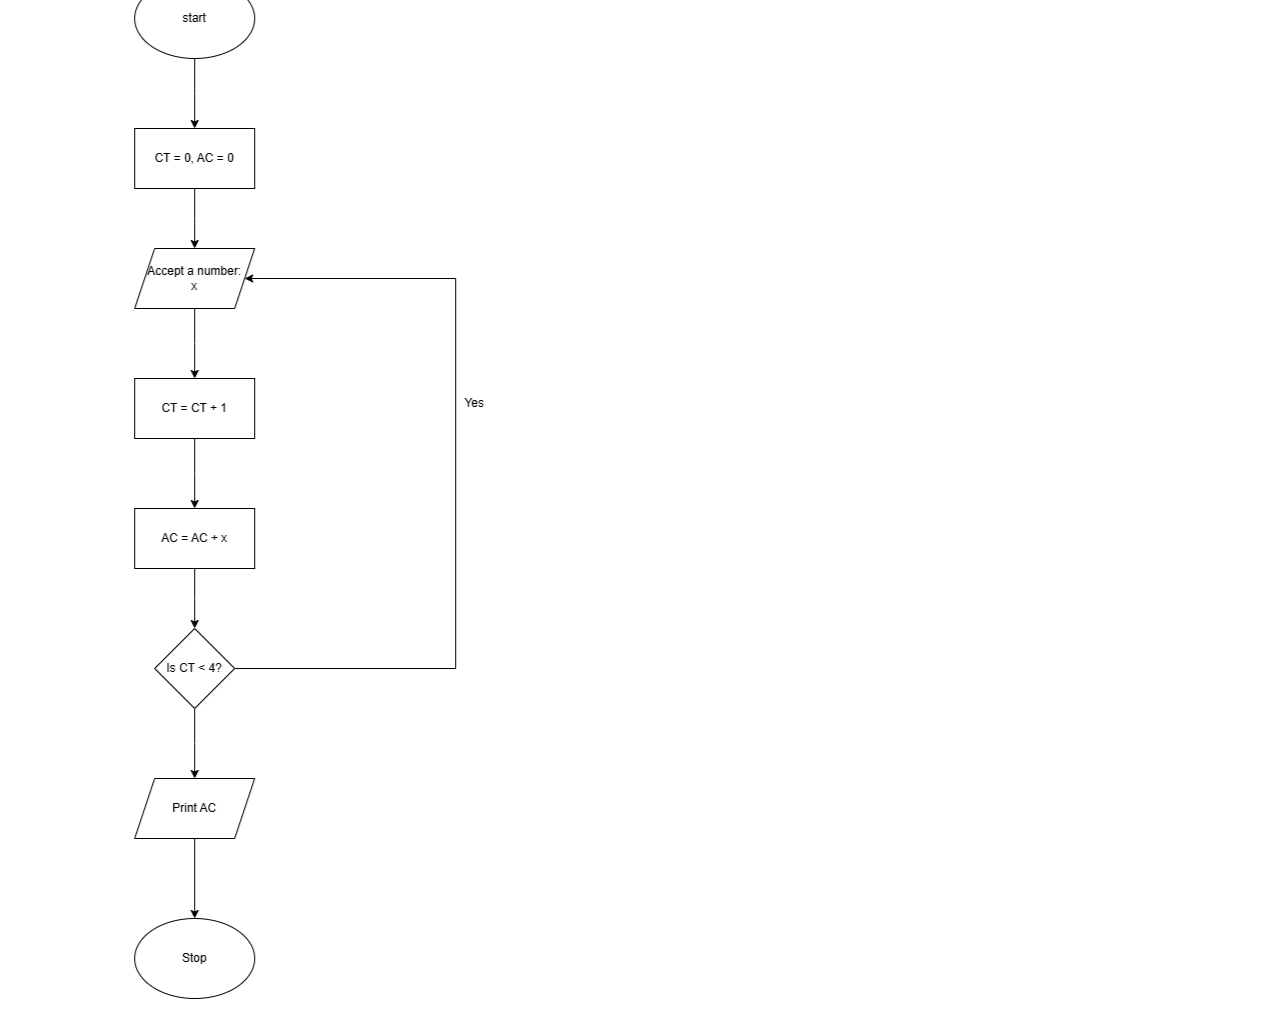
==== commit 980973ca: "Update flowcharts.html" ====
--- a/flowcharts.html
+++ b/flowcharts.html
@@ -3,13 +3,7 @@
     <title>
         Unit: Flowcharts - conditionals and loop constructs
     </title>
-    <style>
-        html {
-            background-color: rgb(217, 210, 210);
-            text-align: center;
-            font-family: Arial, Helvetica, sans-serif;
-        }
-   </style>
+    <style src="flowchartsStyleCode.css"></style>
     <h1>
         Unit: Flowcharts - conditionals and loop constructs
     </h1>
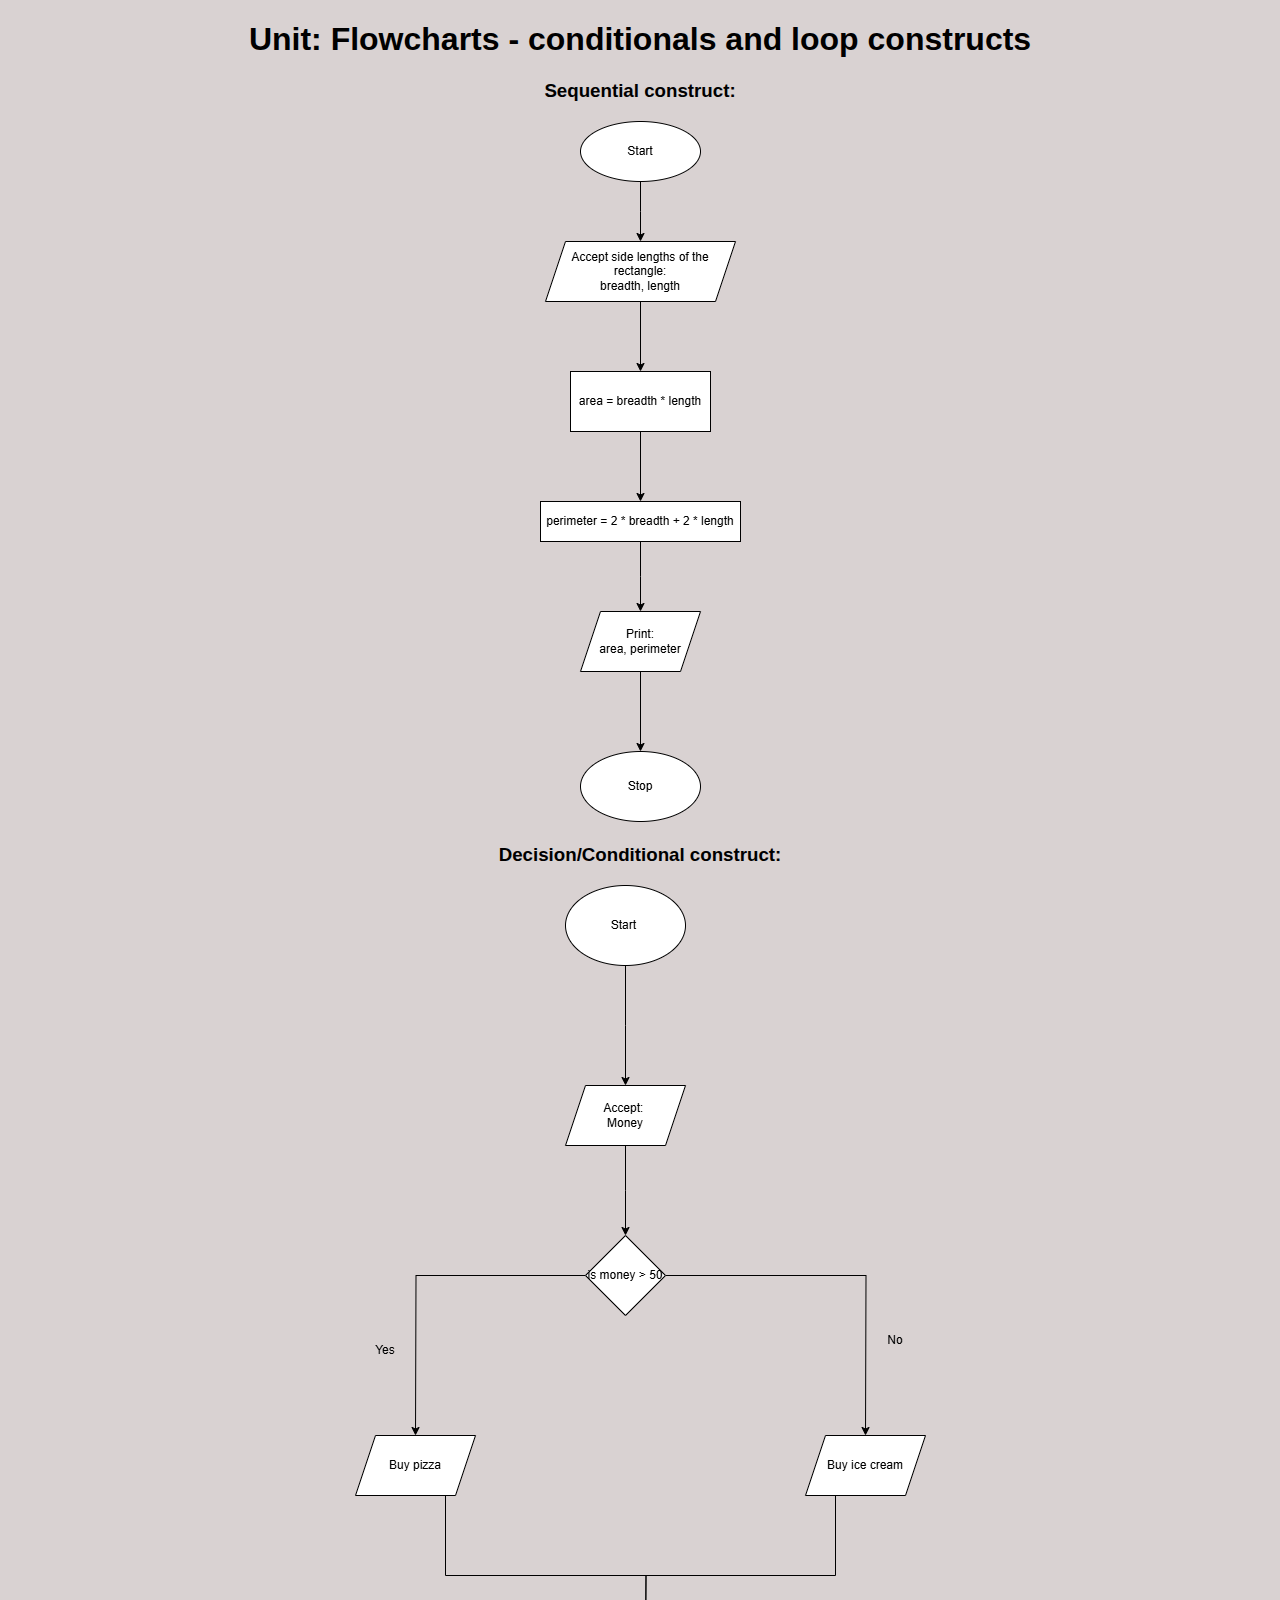
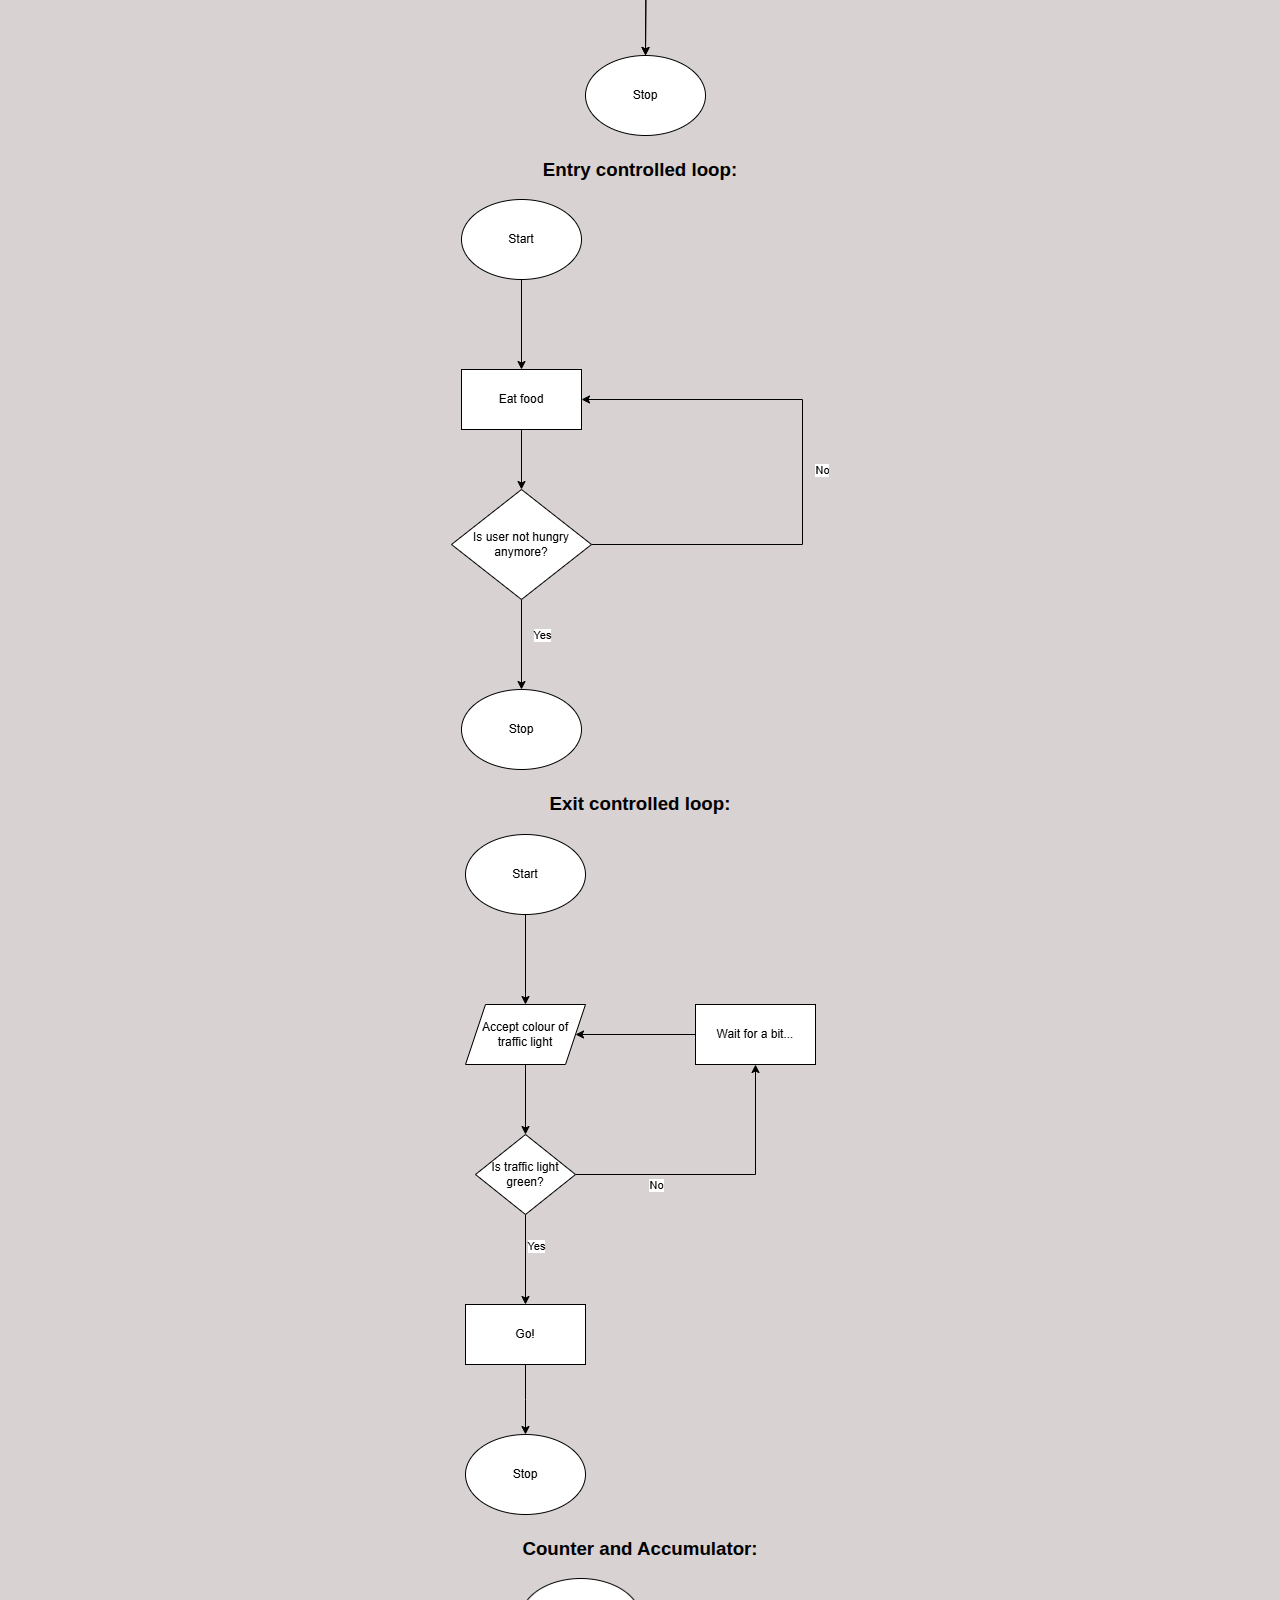
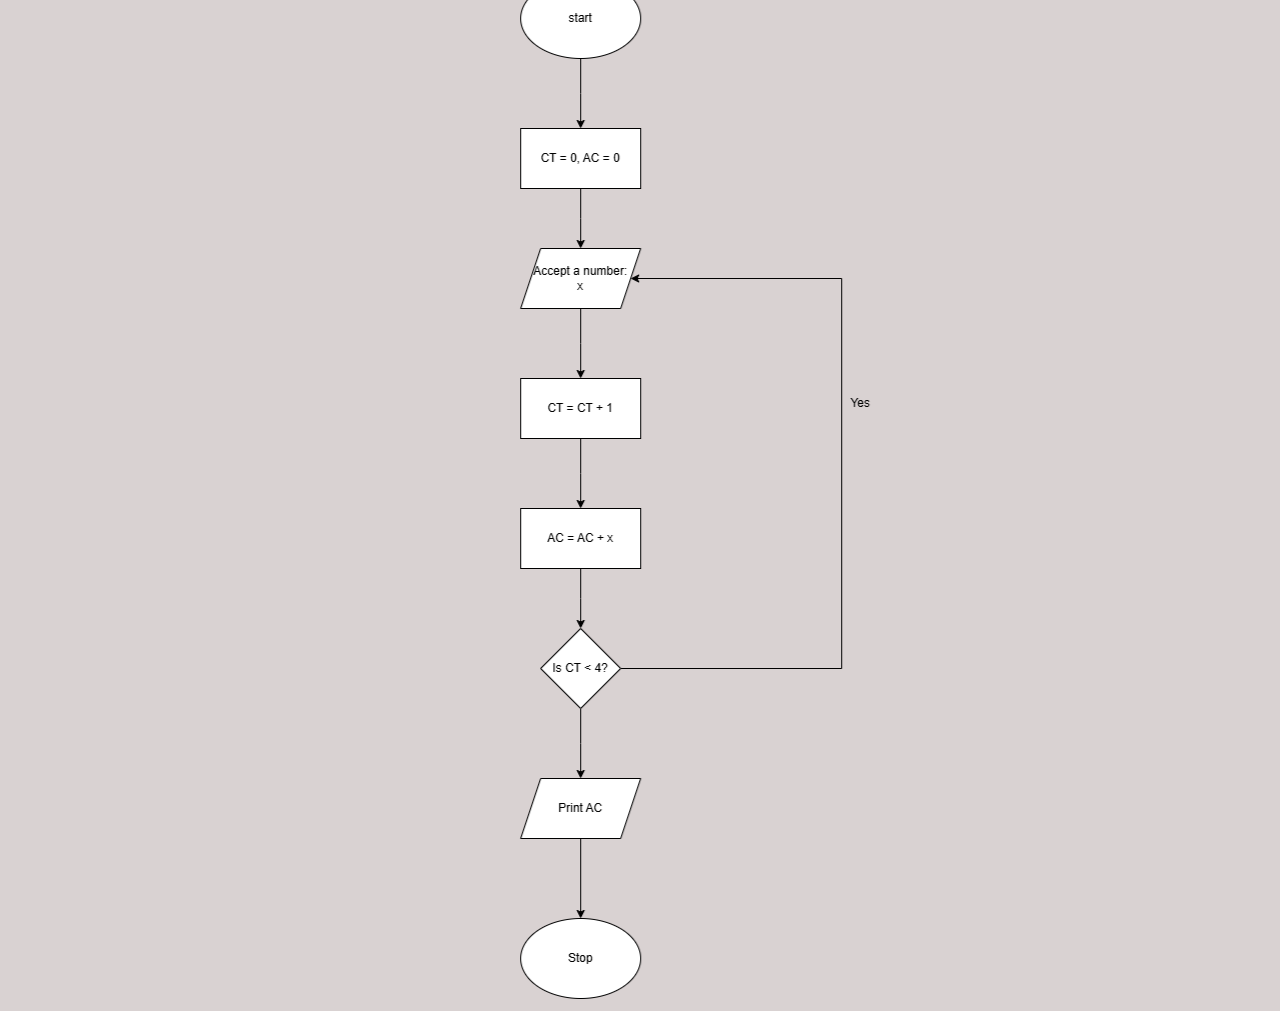
==== commit b4f49f90: "Update flowcharts.html" ====
--- a/flowcharts.html
+++ b/flowcharts.html
@@ -3,7 +3,7 @@
     <title>
         Unit: Flowcharts - conditionals and loop constructs
     </title>
-    <style src="flowchartsStyleCode.css"></style>
+    <link rel="stylesheet" href="flowchartsStyleCode.css">
     <h1>
         Unit: Flowcharts - conditionals and loop constructs
     </h1>
--- a/flowchartsStyleCode.css
+++ b/flowchartsStyleCode.css
@@ -0,0 +1,5 @@
+html {
+    background-color: rgb(217, 210, 210);
+    text-align: center;
+    font-family: Arial, Helvetica, sans-serif;
+}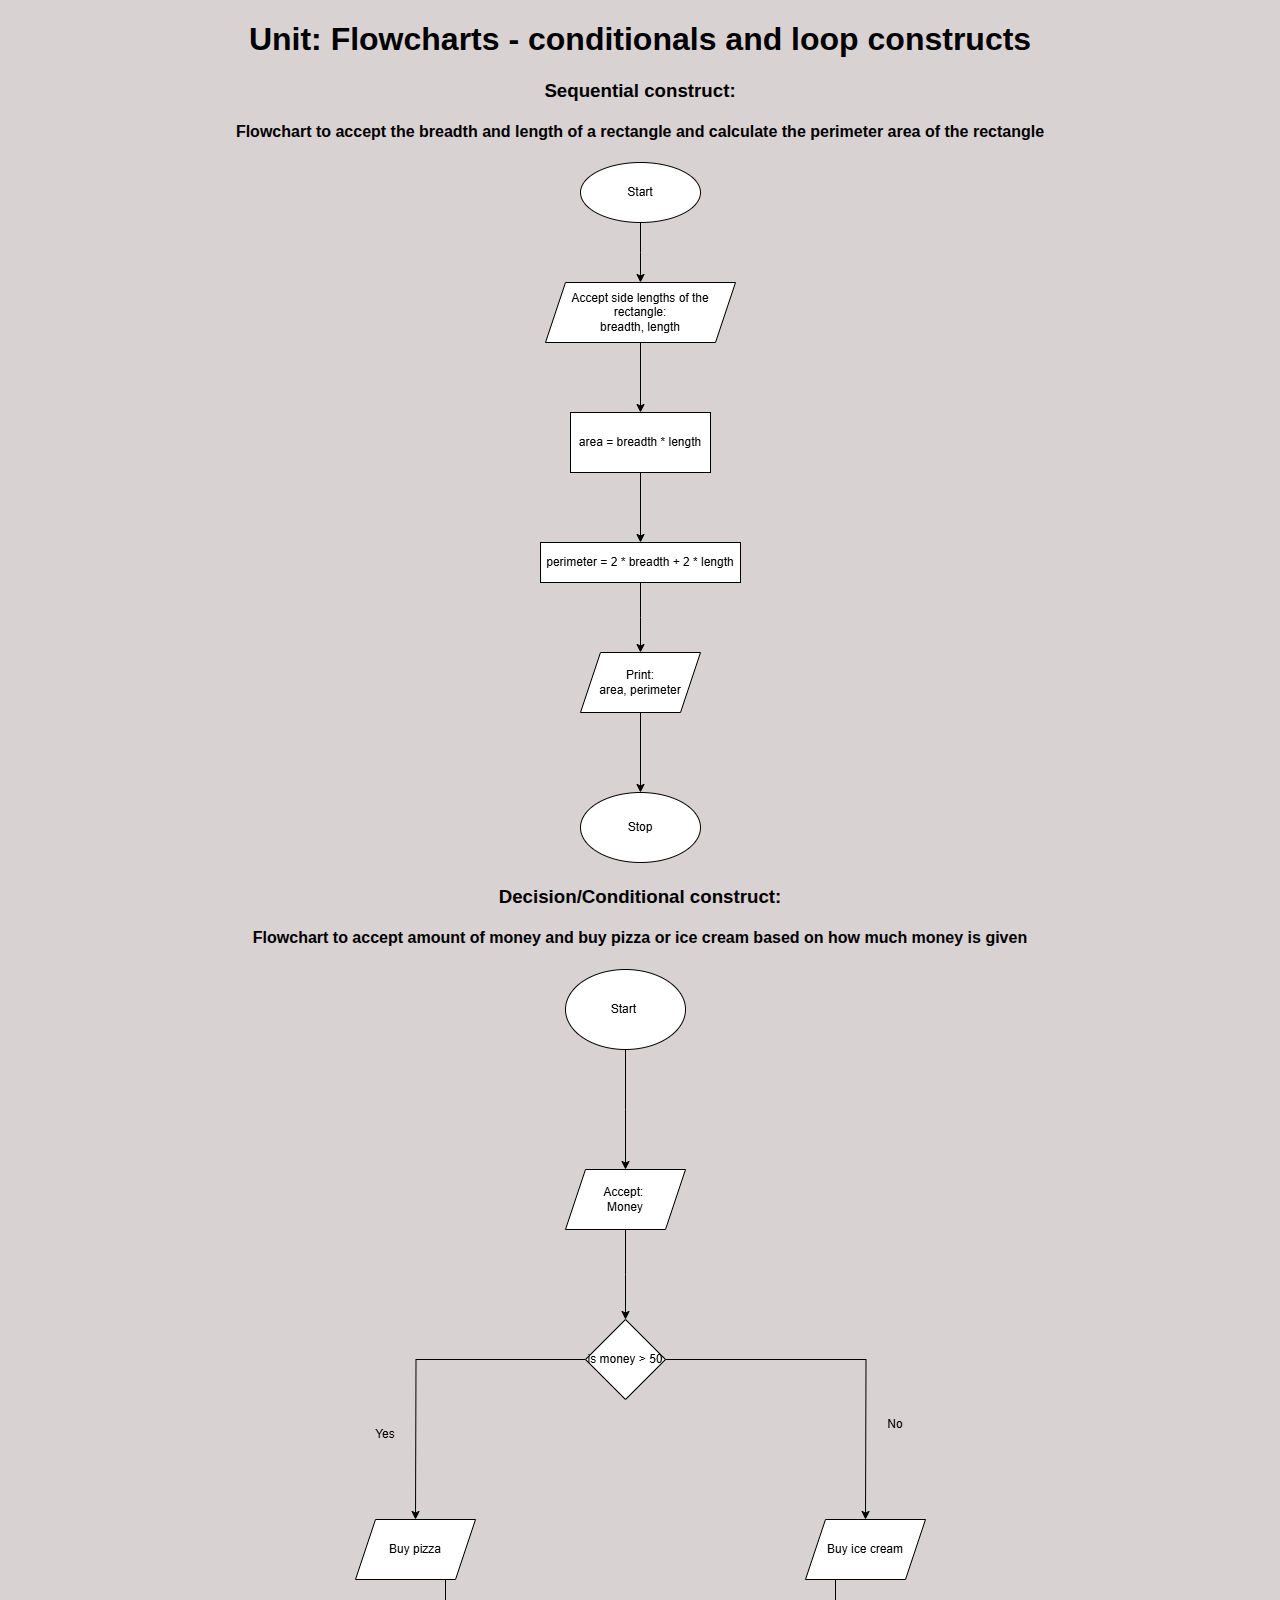
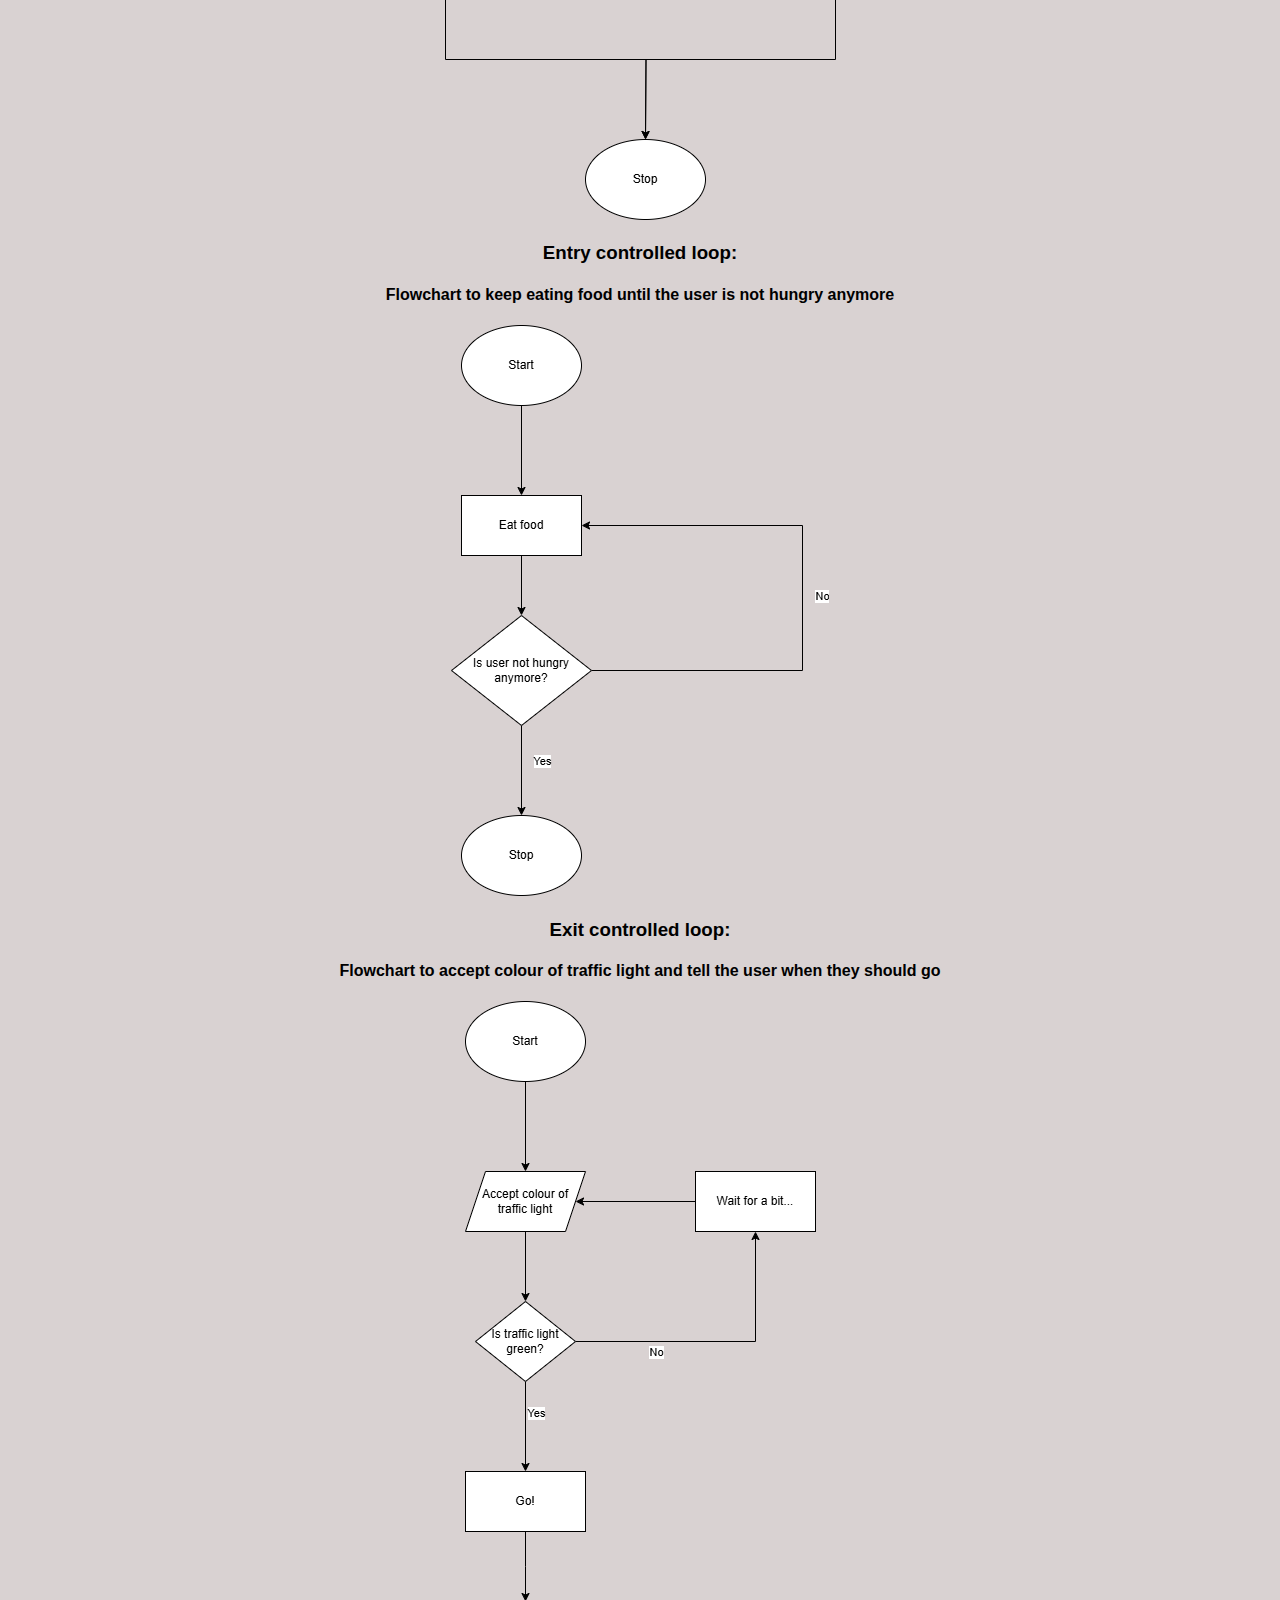
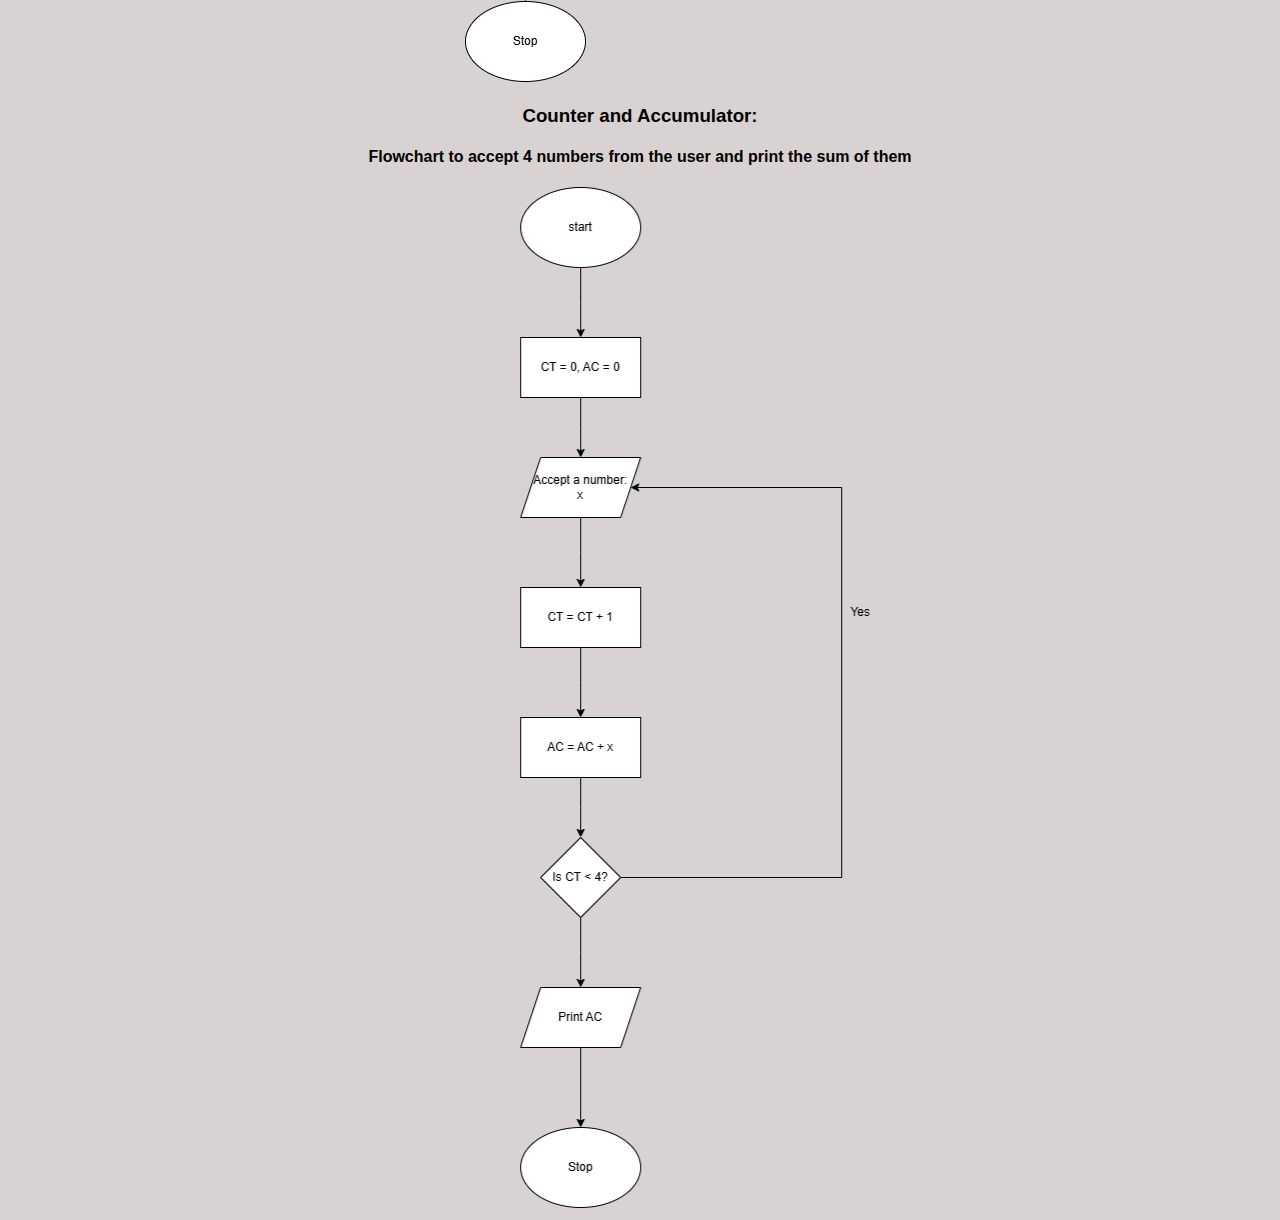
==== commit f544f104: "Update flowcharts.html" ====
--- a/flowcharts.html
+++ b/flowcharts.html
@@ -10,21 +10,36 @@
    <h3>
        Sequential construct:
    </h3>
+    <h4>
+        Flowchart to accept  the breadth and length of a rectangle and calculate the perimeter area of the rectangle
+    </h4>
    <image src="sequentialConstruct.png"></image>
     <h3>
         Decision/Conditional construct:
     </h3>
+    <h4>
+        Flowchart to accept amount of money and buy pizza or ice cream based on how much money is given
+    </h4>
     <image src="decesionOrConditionalConstruct.png"></image>
     <h3>
         Entry controlled loop:
     </h3>
+    <h4>
+        Flowchart to keep eating food until the user is not hungry anymore
+    </h4>
     <image src="entrycontrolledloop.png"></image>
     <h3>
         Exit controlled loop:
     </h3>
+    <h4>
+        Flowchart to accept colour of traffic light and tell the user when they should go
+    </h4>
     <image src="exitControlledLoop.png"></image>
     <h3>
         Counter and Accumulator:
     </h3>
+    <h4>
+        Flowchart to accept 4 numbers from the user and print the sum of them
+    </h4>
     <image src="acAndCt.png"></image>
 </html> 
